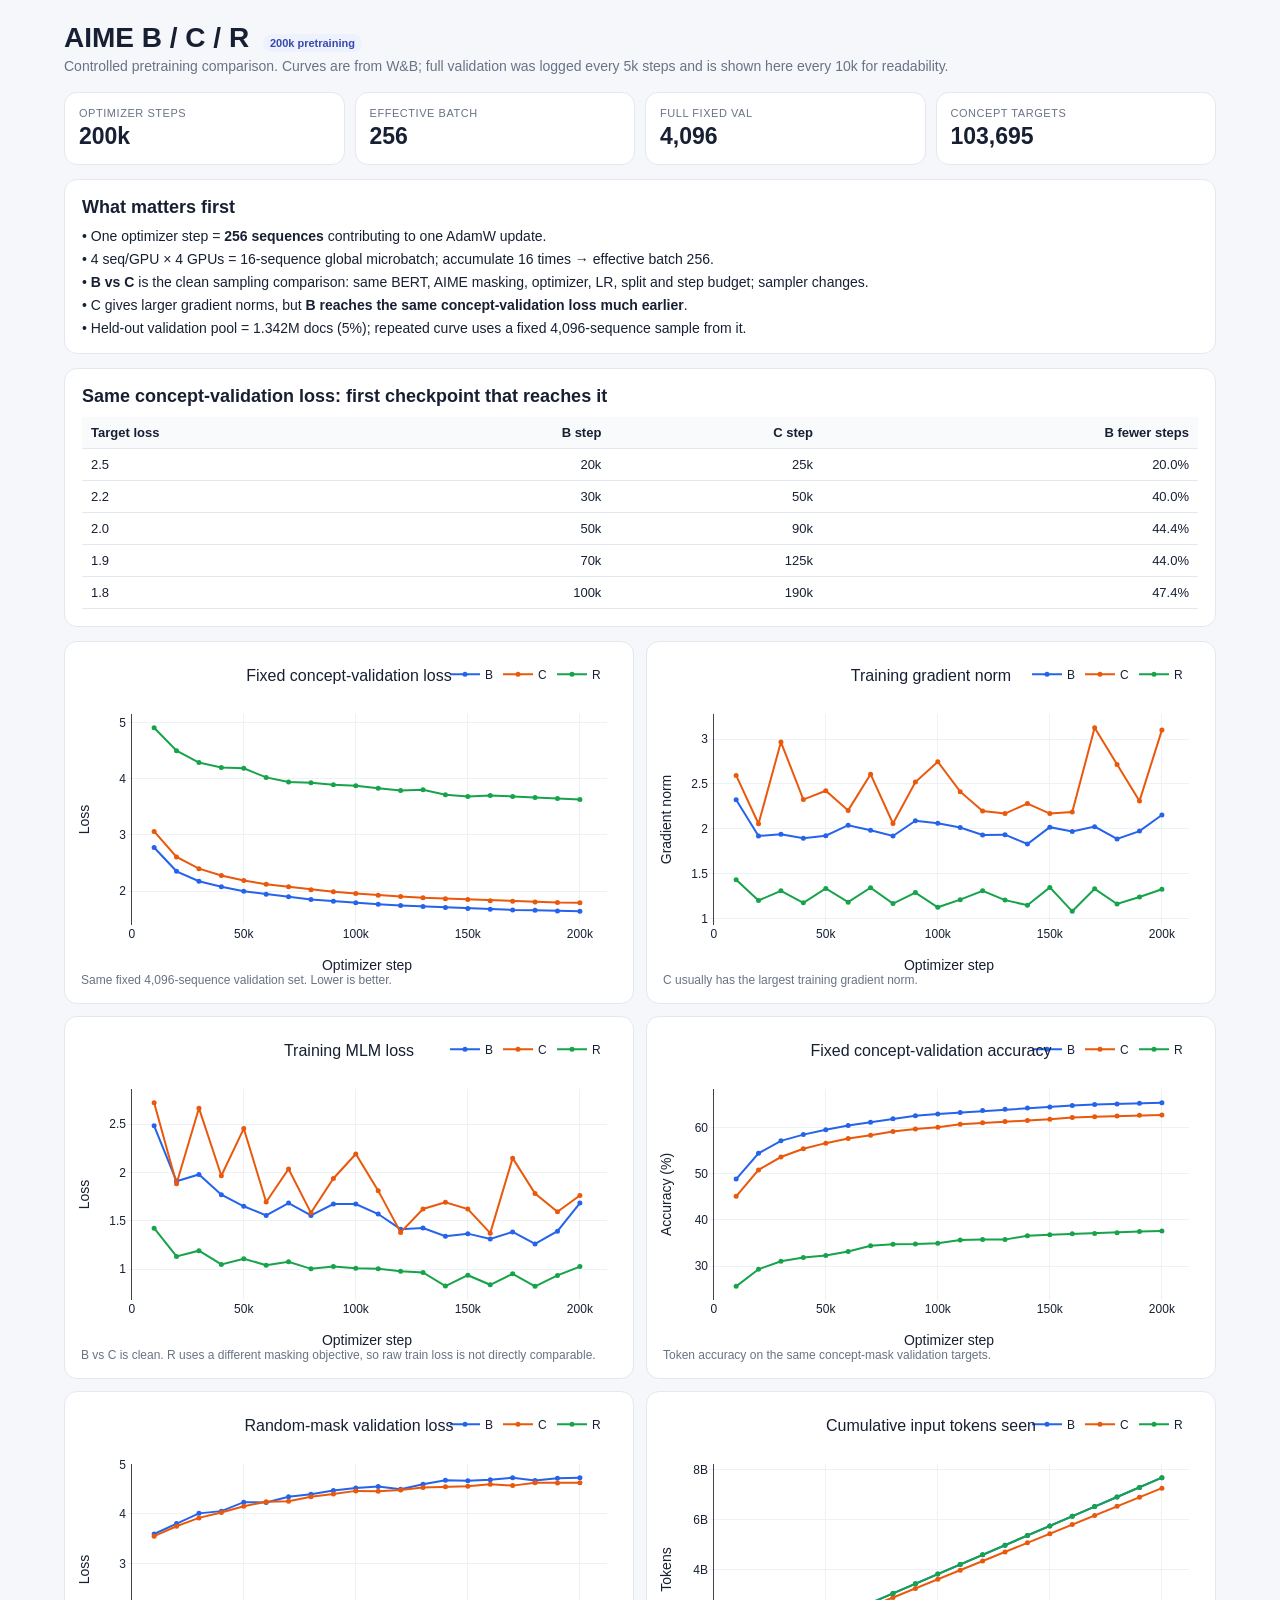
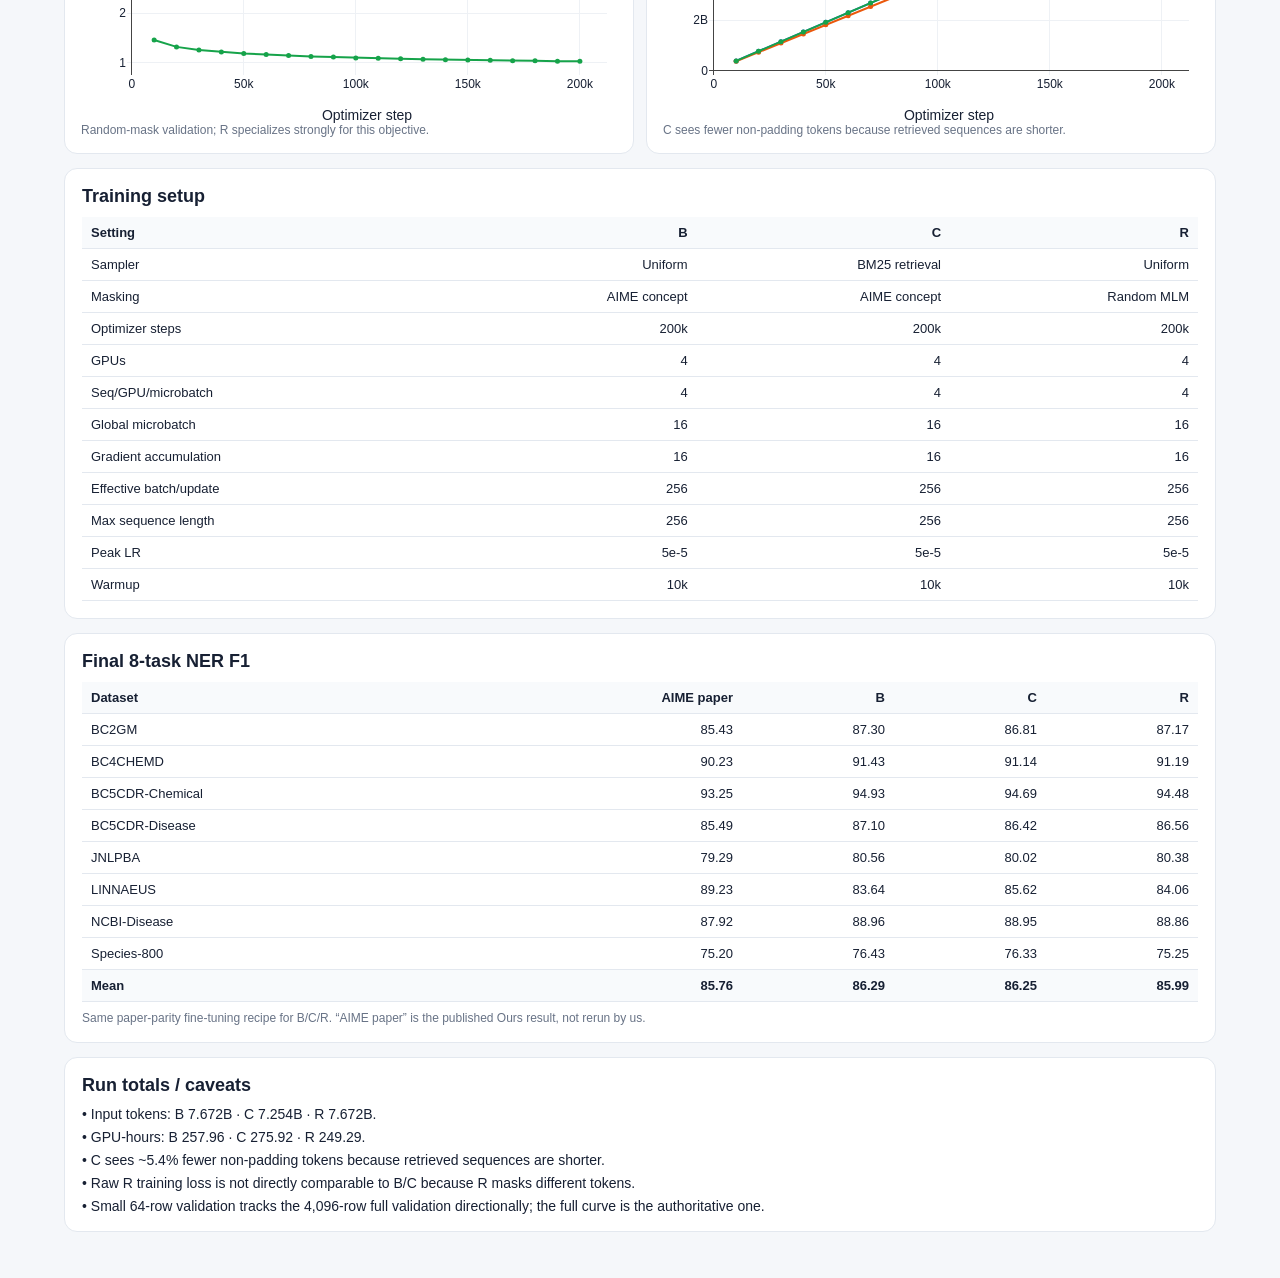
==== aime-bcr-dashboard/index.html @ a755dbd5 "Add AIME B/C/R experiment dashboard" ====
<!doctype html>
<html lang="en">
<head>
<meta charset="utf-8" />
<meta name="viewport" content="width=device-width,initial-scale=1" />
<title>AIME B/C/R Dashboard</title>
<script src="https://cdn.plot.ly/plotly-2.35.2.min.js"></script>
<style>
:root{--bg:#f5f7fa;--card:#fff;--ink:#172033;--muted:#687386;--line:#e3e8ef;--blue:#2563eb;--orange:#ea580c;--green:#16a34a}*{box-sizing:border-box}body{margin:0;background:var(--bg);color:var(--ink);font-family:-apple-system,BlinkMacSystemFont,"Segoe UI",Roboto,Arial,sans-serif}.wrap{max-width:1180px;margin:auto;padding:22px 14px 46px}h1{font-size:28px;margin:0 0 4px}.sub{color:var(--muted);font-size:14px;margin-bottom:18px}.cards{display:grid;grid-template-columns:repeat(4,1fr);gap:10px}.card,.section,.plot{background:var(--card);border:1px solid var(--line);border-radius:13px}.card{padding:14px}.k{font-size:11px;text-transform:uppercase;letter-spacing:.05em;color:var(--muted)}.v{font-size:23px;font-weight:700;margin-top:4px}.section{padding:17px;margin-top:14px}.section h2{font-size:18px;margin:0 0 10px}.bullets{display:grid;gap:7px;font-size:14px}.plots{display:grid;grid-template-columns:1fr 1fr;gap:12px;margin-top:14px}.plot{padding:6px;min-height:355px}.caption{font-size:12px;color:var(--muted);padding:0 10px 10px}table{width:100%;border-collapse:collapse;font-size:13px}th,td{padding:8px 9px;border-bottom:1px solid var(--line);text-align:right;white-space:nowrap}th:first-child,td:first-child{text-align:left}th{background:#f8fafc}.mean{font-weight:700;background:#f8fafc}.note{font-size:12px;color:var(--muted);margin-top:9px}.tag{font-size:11px;padding:3px 7px;border-radius:999px;background:#eef2ff;color:#3949ab;margin-left:6px}@media(max-width:760px){.wrap{padding:16px 9px 38px}.cards{grid-template-columns:1fr 1fr}.plots{grid-template-columns:1fr}.plot{min-height:330px}.section{padding:13px;overflow-x:auto}h1{font-size:24px}th,td{padding:7px 8px;font-size:12px}}
</style>
</head>
<body><div class="wrap">
<h1>AIME B / C / R <span class="tag">200k pretraining</span></h1>
<div class="sub">Controlled pretraining comparison. Curves are from W&amp;B; full validation was logged every 5k steps and is shown here every 10k for readability.</div>
<div class="cards">
<div class="card"><div class="k">Optimizer steps</div><div class="v">200k</div></div>
<div class="card"><div class="k">Effective batch</div><div class="v">256</div></div>
<div class="card"><div class="k">Full fixed val</div><div class="v">4,096</div></div>
<div class="card"><div class="k">Concept targets</div><div class="v">103,695</div></div>
</div>
<div class="section"><h2>What matters first</h2><div class="bullets">
<div>• One optimizer step = <b>256 sequences</b> contributing to one AdamW update.</div>
<div>• 4 seq/GPU × 4 GPUs = 16-sequence global microbatch; accumulate 16 times → effective batch 256.</div>
<div>• <b>B vs C</b> is the clean sampling comparison: same BERT, AIME masking, optimizer, LR, split and step budget; sampler changes.</div>
<div>• C gives larger gradient norms, but <b>B reaches the same concept-validation loss much earlier</b>.</div>
<div>• Held-out validation pool = 1.342M docs (5%); repeated curve uses a fixed 4,096-sequence sample from it.</div>
</div></div>
<div class="section"><h2>Same concept-validation loss: first checkpoint that reaches it</h2><table><thead><tr><th>Target loss</th><th>B step</th><th>C step</th><th>B fewer steps</th></tr></thead><tbody>
<tr><td>2.5</td><td>20k</td><td>25k</td><td>20.0%</td></tr><tr><td>2.2</td><td>30k</td><td>50k</td><td>40.0%</td></tr><tr><td>2.0</td><td>50k</td><td>90k</td><td>44.4%</td></tr><tr><td>1.9</td><td>70k</td><td>125k</td><td>44.0%</td></tr><tr><td>1.8</td><td>100k</td><td>190k</td><td>47.4%</td></tr>
</tbody></table></div>
<div class="plots"><div class="plot"><div id="val"></div><div class="caption">Same fixed 4,096-sequence validation set. Lower is better.</div></div><div class="plot"><div id="grad"></div><div class="caption">C usually has the largest training gradient norm.</div></div><div class="plot"><div id="train"></div><div class="caption">B vs C is clean. R uses a different masking objective, so raw train loss is not directly comparable.</div></div><div class="plot"><div id="acc"></div><div class="caption">Token accuracy on the same concept-mask validation targets.</div></div><div class="plot"><div id="rval"></div><div class="caption">Random-mask validation; R specializes strongly for this objective.</div></div><div class="plot"><div id="tok"></div><div class="caption">C sees fewer non-padding tokens because retrieved sequences are shorter.</div></div></div>
<div class="section"><h2>Training setup</h2><table><thead><tr><th>Setting</th><th>B</th><th>C</th><th>R</th></tr></thead><tbody>
<tr><td>Sampler</td><td>Uniform</td><td>BM25 retrieval</td><td>Uniform</td></tr><tr><td>Masking</td><td>AIME concept</td><td>AIME concept</td><td>Random MLM</td></tr><tr><td>Optimizer steps</td><td>200k</td><td>200k</td><td>200k</td></tr><tr><td>GPUs</td><td>4</td><td>4</td><td>4</td></tr><tr><td>Seq/GPU/microbatch</td><td>4</td><td>4</td><td>4</td></tr><tr><td>Global microbatch</td><td>16</td><td>16</td><td>16</td></tr><tr><td>Gradient accumulation</td><td>16</td><td>16</td><td>16</td></tr><tr><td>Effective batch/update</td><td>256</td><td>256</td><td>256</td></tr><tr><td>Max sequence length</td><td>256</td><td>256</td><td>256</td></tr><tr><td>Peak LR</td><td>5e-5</td><td>5e-5</td><td>5e-5</td></tr><tr><td>Warmup</td><td>10k</td><td>10k</td><td>10k</td></tr>
</tbody></table></div>
<div class="section"><h2>Final 8-task NER F1</h2><table><thead><tr><th>Dataset</th><th>AIME paper</th><th>B</th><th>C</th><th>R</th></tr></thead><tbody>
<tr><td>BC2GM</td><td>85.43</td><td>87.30</td><td>86.81</td><td>87.17</td></tr><tr><td>BC4CHEMD</td><td>90.23</td><td>91.43</td><td>91.14</td><td>91.19</td></tr><tr><td>BC5CDR-Chemical</td><td>93.25</td><td>94.93</td><td>94.69</td><td>94.48</td></tr><tr><td>BC5CDR-Disease</td><td>85.49</td><td>87.10</td><td>86.42</td><td>86.56</td></tr><tr><td>JNLPBA</td><td>79.29</td><td>80.56</td><td>80.02</td><td>80.38</td></tr><tr><td>LINNAEUS</td><td>89.23</td><td>83.64</td><td>85.62</td><td>84.06</td></tr><tr><td>NCBI-Disease</td><td>87.92</td><td>88.96</td><td>88.95</td><td>88.86</td></tr><tr><td>Species-800</td><td>75.20</td><td>76.43</td><td>76.33</td><td>75.25</td></tr><tr class="mean"><td>Mean</td><td>85.76</td><td>86.29</td><td>86.25</td><td>85.99</td></tr>
</tbody></table><div class="note">Same paper-parity fine-tuning recipe for B/C/R. “AIME paper” is the published Ours result, not rerun by us.</div></div>
<div class="section"><h2>Run totals / caveats</h2><div class="bullets"><div>• Input tokens: B 7.672B · C 7.254B · R 7.672B.</div><div>• GPU-hours: B 257.96 · C 275.92 · R 249.29.</div><div>• C sees ~5.4% fewer non-padding tokens because retrieved sequences are shorter.</div><div>• Raw R training loss is not directly comparable to B/C because R masks different tokens.</div><div>• Small 64-row validation tracks the 4,096-row full validation directionally; the full curve is the authoritative one.</div></div></div>
</div>
<script>
const S=[10000,20000,30000,40000,50000,60000,70000,80000,90000,100000,110000,120000,130000,140000,150000,160000,170000,180000,190000,200000];
const D={
val:{B:[2.776,2.353,2.176,2.077,1.999,1.945,1.898,1.852,1.819,1.791,1.765,1.744,1.726,1.709,1.691,1.679,1.664,1.658,1.646,1.640],C:[3.064,2.608,2.400,2.278,2.191,2.121,2.076,2.026,1.987,1.958,1.927,1.905,1.880,1.866,1.849,1.830,1.819,1.807,1.797,1.792],R:[4.912,4.502,4.290,4.201,4.188,4.026,3.944,3.929,3.896,3.877,3.833,3.794,3.805,3.718,3.688,3.702,3.688,3.668,3.651,3.633]},
grad:{B:[2.324,1.920,1.939,1.894,1.923,2.040,1.984,1.919,2.090,2.062,2.015,1.931,1.934,1.830,2.018,1.971,2.024,1.887,1.974,2.153],C:[2.595,2.056,2.968,2.326,2.424,2.205,2.609,2.059,2.521,2.748,2.414,2.198,2.170,2.281,2.170,2.188,3.128,2.716,2.309,3.101],R:[1.432,1.200,1.308,1.174,1.335,1.181,1.343,1.166,1.288,1.124,1.209,1.309,1.204,1.147,1.346,1.079,1.330,1.161,1.239,1.326]},
train:{B:[2.483,1.910,1.979,1.770,1.650,1.556,1.683,1.556,1.673,1.674,1.570,1.413,1.426,1.341,1.367,1.312,1.385,1.261,1.393,1.683],C:[2.722,1.883,2.665,1.966,2.454,1.695,2.036,1.582,1.938,2.191,1.812,1.380,1.622,1.691,1.621,1.372,2.148,1.782,1.593,1.762],R:[1.424,1.131,1.191,1.049,1.108,1.041,1.077,1.003,1.027,1.009,1.004,.979,.965,.825,.937,.838,.952,.822,.935,1.026]},
acc:{B:[48.85,54.43,57.13,58.48,59.53,60.47,61.17,61.93,62.54,62.95,63.26,63.67,63.94,64.23,64.46,64.76,64.99,65.12,65.26,65.39],C:[45.11,50.84,53.63,55.42,56.63,57.63,58.35,59.15,59.71,60.08,60.73,61.04,61.32,61.53,61.79,62.16,62.32,62.51,62.68,62.74],R:[25.64,29.33,31.08,31.86,32.30,33.19,34.42,34.73,34.78,34.99,35.64,35.78,35.75,36.60,36.81,37.00,37.08,37.25,37.49,37.59]},
rval:{B:[3.596,3.810,4.012,4.057,4.237,4.231,4.345,4.397,4.473,4.524,4.554,4.497,4.598,4.678,4.667,4.691,4.731,4.676,4.718,4.728],C:[3.553,3.753,3.921,4.031,4.157,4.247,4.254,4.347,4.403,4.465,4.457,4.481,4.535,4.549,4.557,4.601,4.571,4.627,4.625,4.628],R:[1.460,1.322,1.258,1.218,1.189,1.168,1.146,1.129,1.117,1.100,1.093,1.081,1.073,1.064,1.058,1.054,1.044,1.042,1.035,1.031]},
tok:{B:[379462069,761210929,1145382924,1531210033,1913973481,2298815151,2680366221,3065845294,3448838888,3833745567,4214599447,4600111475,4986007887,5369601231,5752859573,6134860420,6519662220,6903443629,7283443075,7671700509],C:[362126387,725737549,1088609820,1451395658,1814189509,2176945133,2539472749,2902464238,3265165334,3627981641,3989937104,4352655971,4715547711,5079242491,5442323949,5805167555,6167061750,6530046567,6891518945,7254139278],R:[379462069,761210929,1145382924,1531210033,1913933028,2298731804,2680296388,3065805291,3448804246,3833706665,4214599447,4600075713,4986049458,5369641929,5752822968,6134816031,6519624913,6903443629,7283399602,7671737678]}}
const C={B:'#2563eb',C:'#ea580c',R:'#16a34a'};
function p(id,title,key,y){const traces=['B','C','R'].map(n=>({x:S,y:D[key][n],name:n,mode:'lines+markers',line:{width:2,color:C[n]},marker:{size:5}}));Plotly.newPlot(id,traces,{title:{text:title,font:{size:16}},height:325,margin:{l:56,r:20,t:52,b:48},xaxis:{title:'Optimizer step',tickformat:'~s',gridcolor:'#eef1f5'},yaxis:{title:y,gridcolor:'#eef1f5'},legend:{orientation:'h',x:1,xanchor:'right',y:1.12,yanchor:'bottom'},paper_bgcolor:'#fff',plot_bgcolor:'#fff',font:{family:'-apple-system,BlinkMacSystemFont,Segoe UI,Roboto,Arial,sans-serif',color:'#172033'}},{responsive:true,displaylogo:false});}
p('val','Fixed concept-validation loss','val','Loss');p('grad','Training gradient norm','grad','Gradient norm');p('train','Training MLM loss','train','Loss');p('acc','Fixed concept-validation accuracy','acc','Accuracy (%)');p('rval','Random-mask validation loss','rval','Loss');p('tok','Cumulative input tokens seen','tok','Tokens');
</script></body></html>
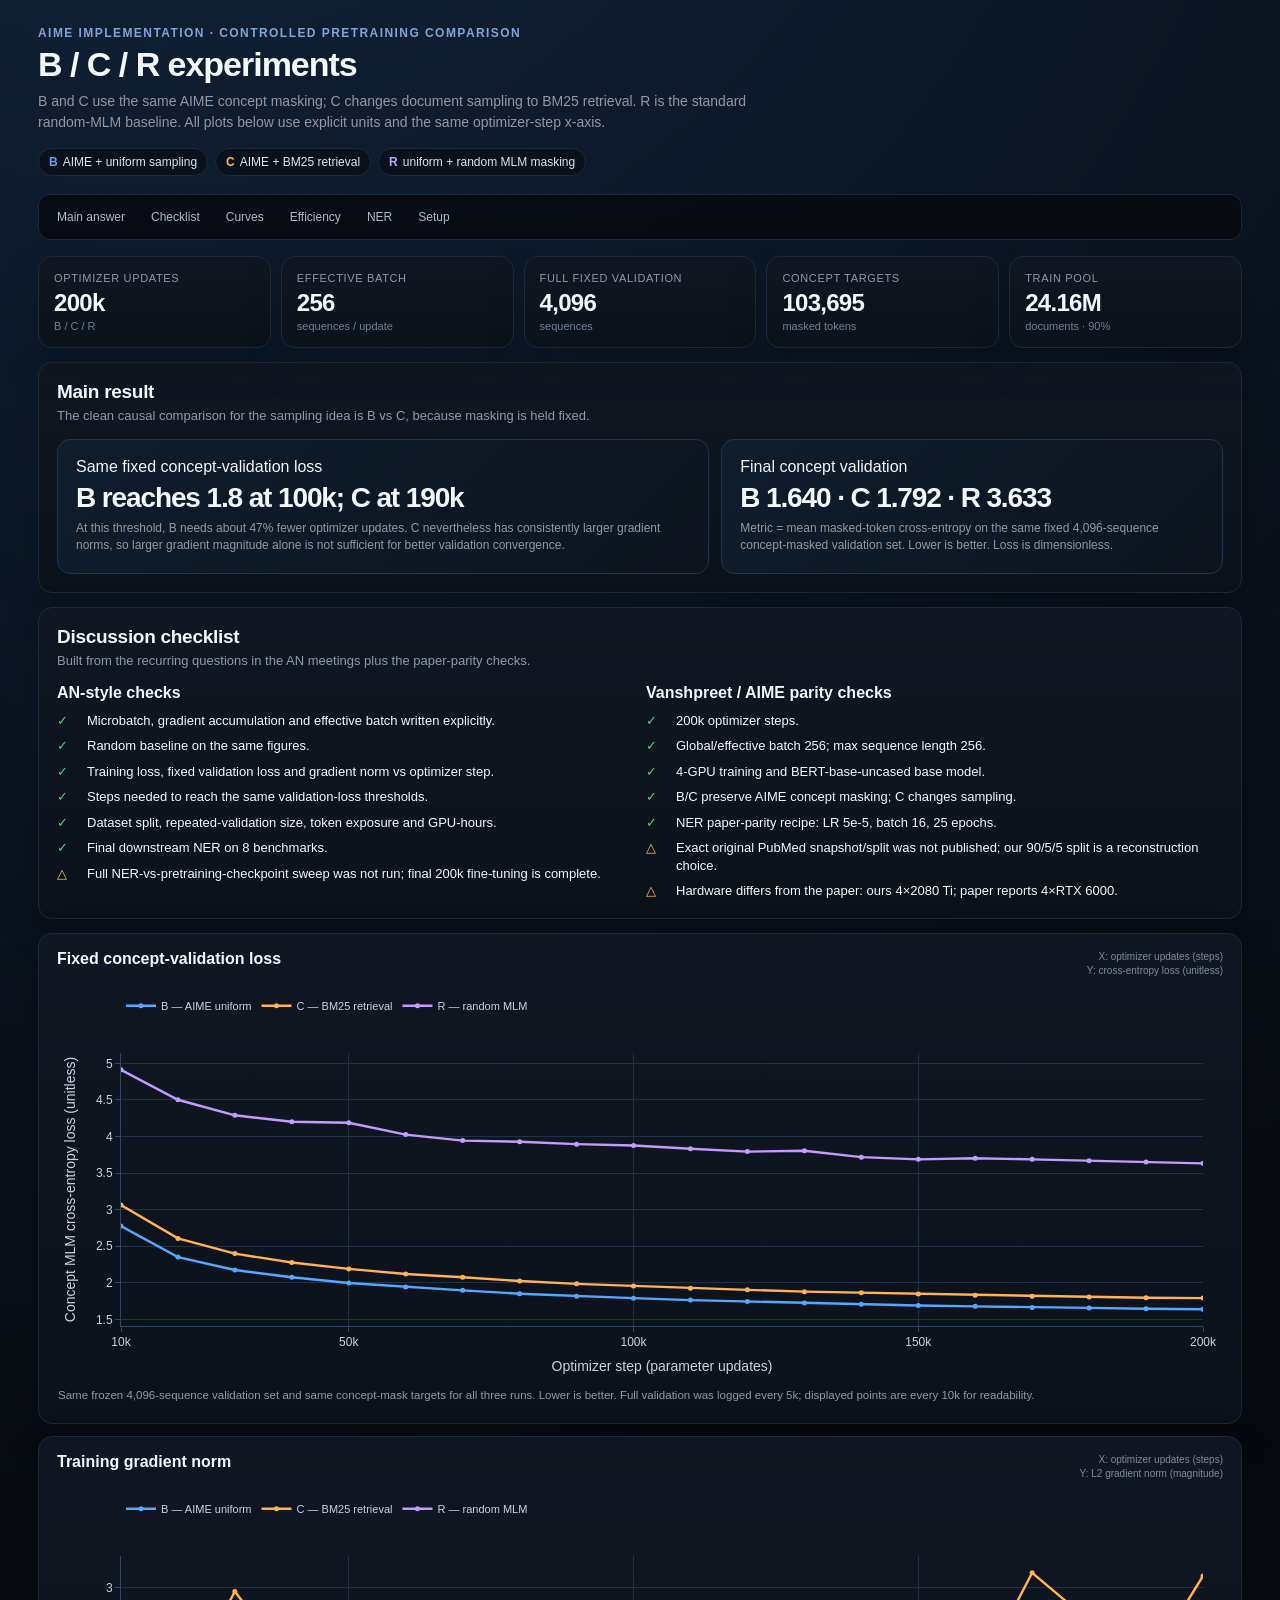
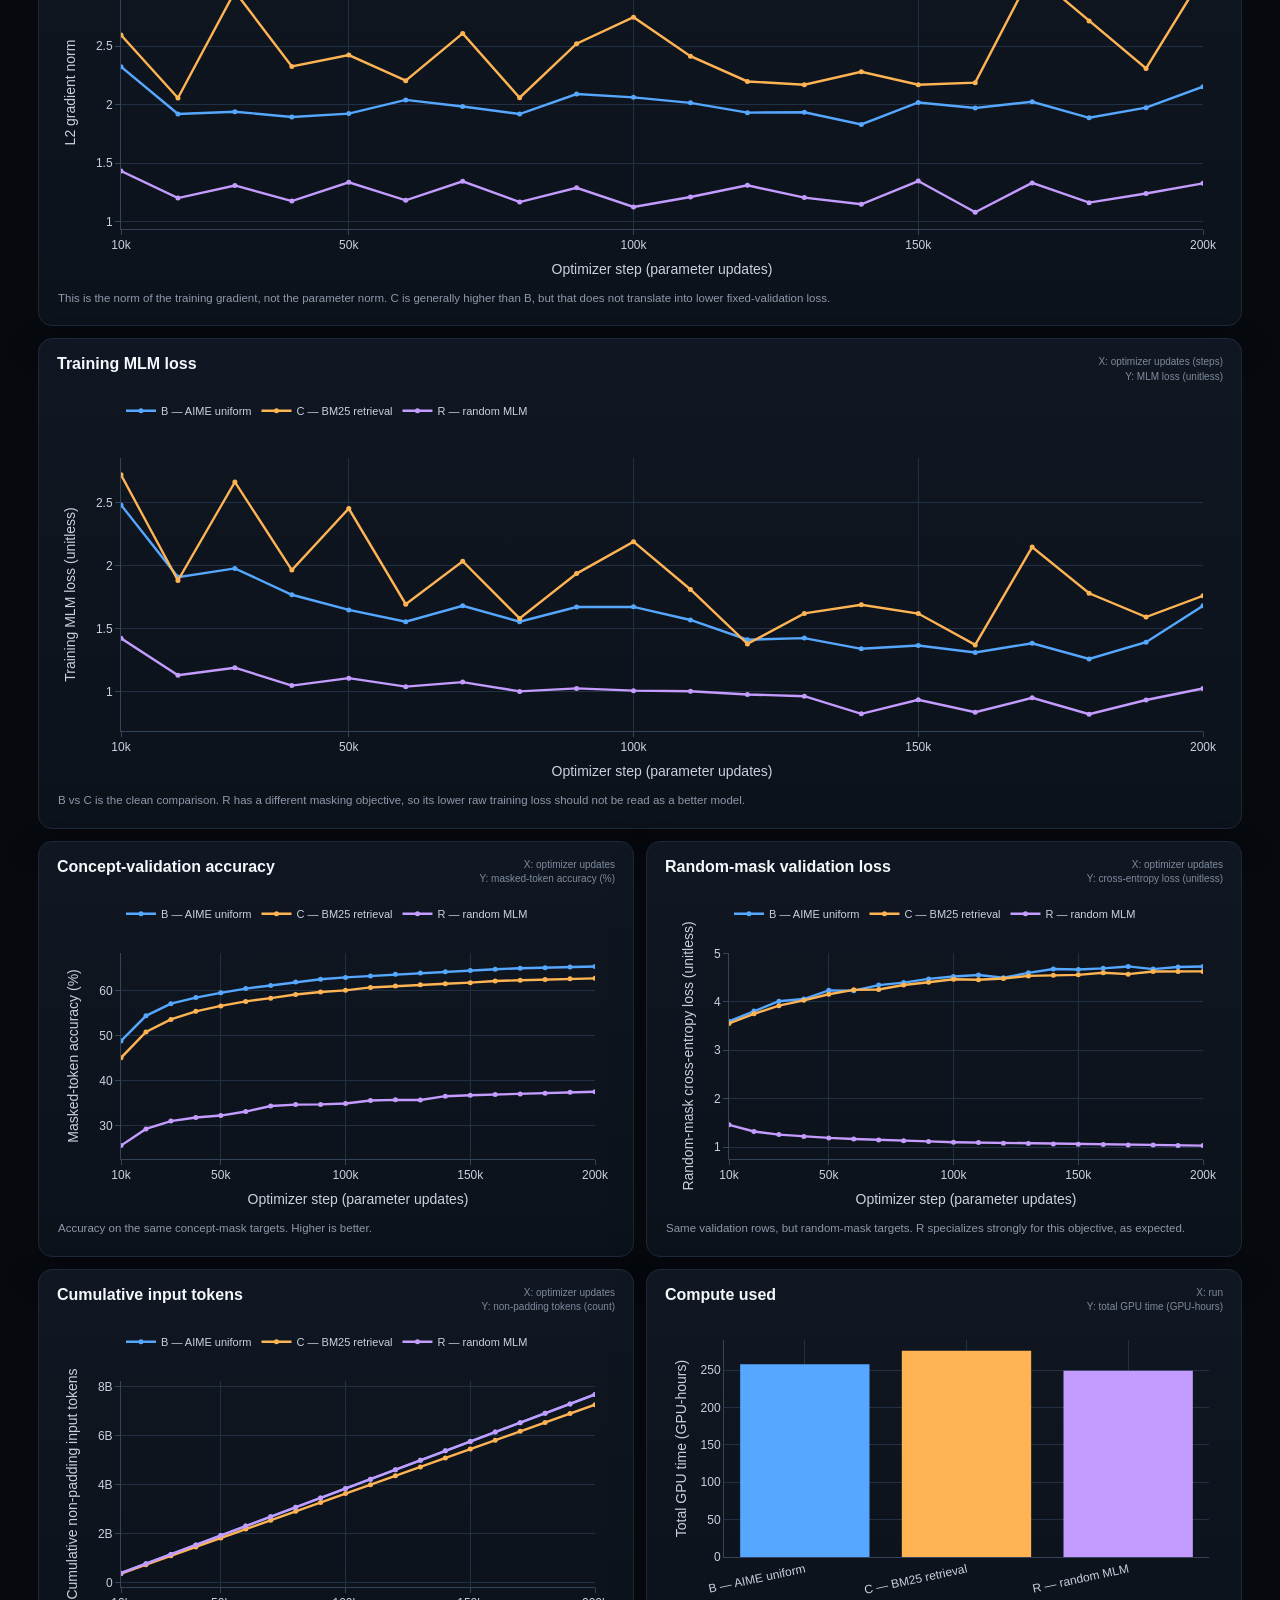
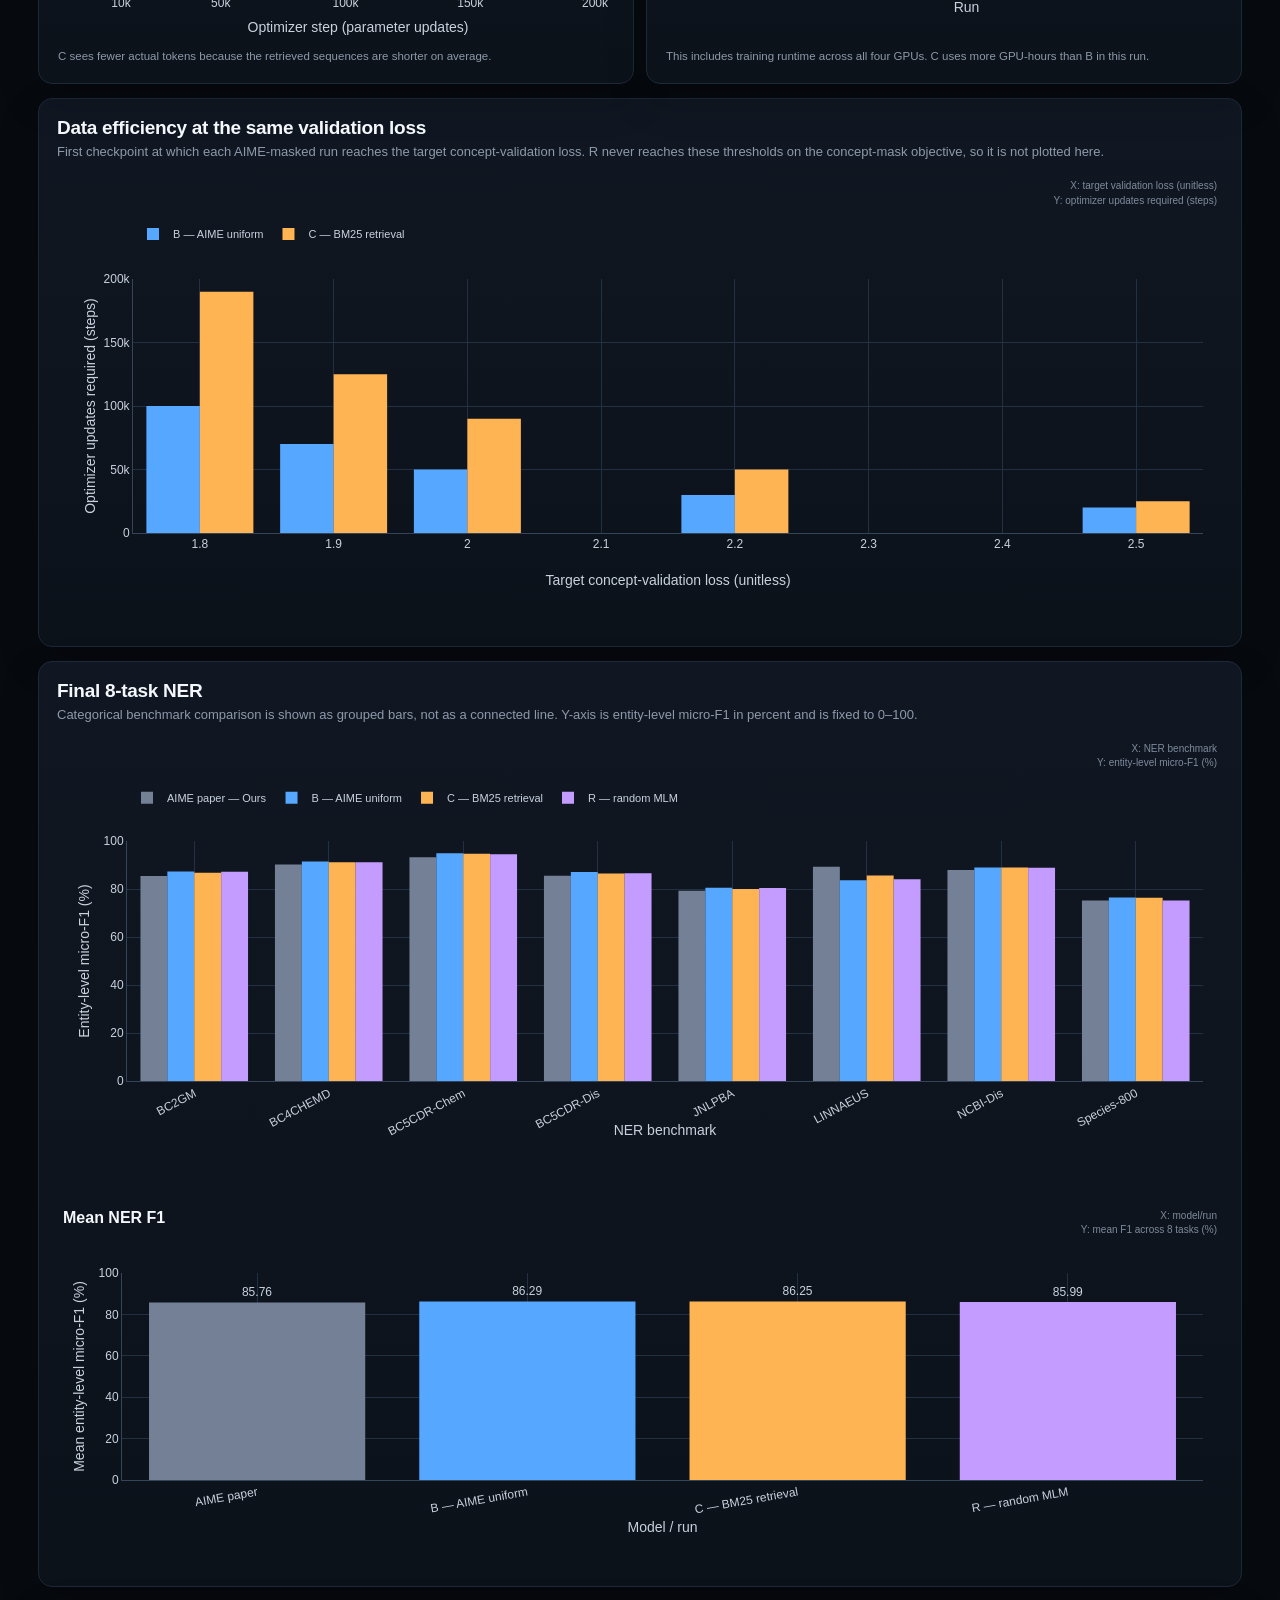
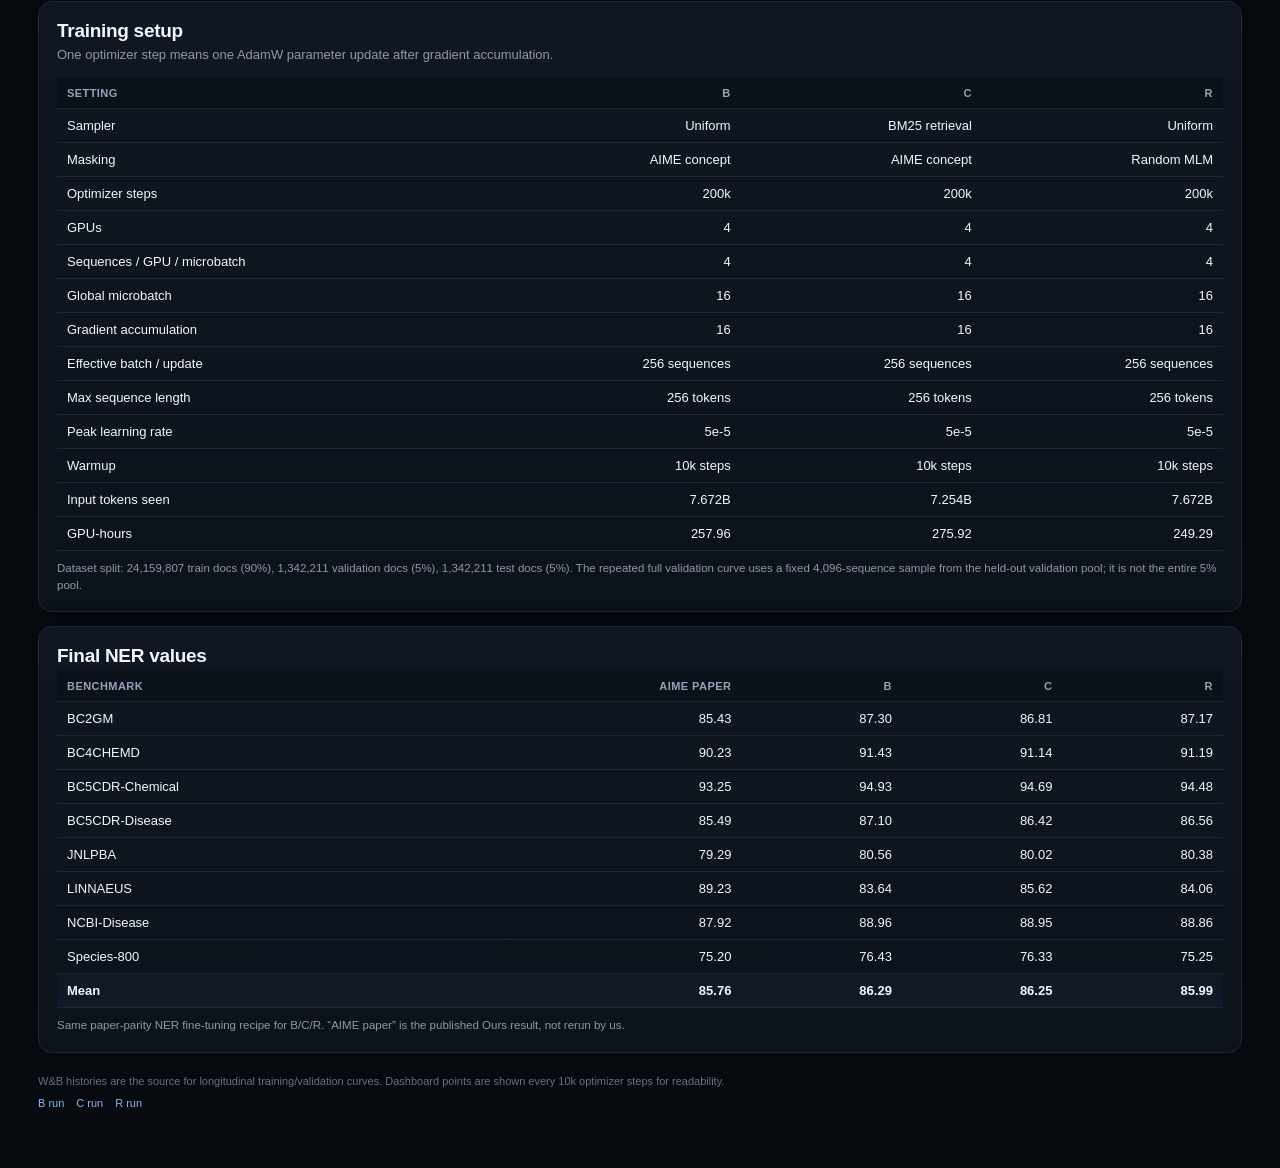
==== commit 325bb106: "Redesign AIME dashboard with dark interactive charts and research checklist" ====
--- a/aime-bcr-dashboard/index.html
+++ b/aime-bcr-dashboard/index.html
@@ -3,39 +3,33 @@
 <head>
 <meta charset="utf-8" />
 <meta name="viewport" content="width=device-width,initial-scale=1" />
-<title>AIME B/C/R Dashboard</title>
+<meta name="theme-color" content="#070a0f" />
+<title>AIME — B / C / R Experiments</title>
 <script src="https://cdn.plot.ly/plotly-2.35.2.min.js"></script>
 <style>
-:root{--bg:#f5f7fa;--card:#fff;--ink:#172033;--muted:#687386;--line:#e3e8ef;--blue:#2563eb;--orange:#ea580c;--green:#16a34a}*{box-sizing:border-box}body{margin:0;background:var(--bg);color:var(--ink);font-family:-apple-system,BlinkMacSystemFont,"Segoe UI",Roboto,Arial,sans-serif}.wrap{max-width:1180px;margin:auto;padding:22px 14px 46px}h1{font-size:28px;margin:0 0 4px}.sub{color:var(--muted);font-size:14px;margin-bottom:18px}.cards{display:grid;grid-template-columns:repeat(4,1fr);gap:10px}.card,.section,.plot{background:var(--card);border:1px solid var(--line);border-radius:13px}.card{padding:14px}.k{font-size:11px;text-transform:uppercase;letter-spacing:.05em;color:var(--muted)}.v{font-size:23px;font-weight:700;margin-top:4px}.section{padding:17px;margin-top:14px}.section h2{font-size:18px;margin:0 0 10px}.bullets{display:grid;gap:7px;font-size:14px}.plots{display:grid;grid-template-columns:1fr 1fr;gap:12px;margin-top:14px}.plot{padding:6px;min-height:355px}.caption{font-size:12px;color:var(--muted);padding:0 10px 10px}table{width:100%;border-collapse:collapse;font-size:13px}th,td{padding:8px 9px;border-bottom:1px solid var(--line);text-align:right;white-space:nowrap}th:first-child,td:first-child{text-align:left}th{background:#f8fafc}.mean{font-weight:700;background:#f8fafc}.note{font-size:12px;color:var(--muted);margin-top:9px}.tag{font-size:11px;padding:3px 7px;border-radius:999px;background:#eef2ff;color:#3949ab;margin-left:6px}@media(max-width:760px){.wrap{padding:16px 9px 38px}.cards{grid-template-columns:1fr 1fr}.plots{grid-template-columns:1fr}.plot{min-height:330px}.section{padding:13px;overflow-x:auto}h1{font-size:24px}th,td{padding:7px 8px;font-size:12px}}
+:root{--bg:#070a0f;--panel:#0d131c;--panel2:#101824;--ink:#f4f7fb;--muted:#8d99aa;--border:#1d2938;--grid:#223044;--b:#55a7ff;--c:#ffb454;--r:#c49cff;--paper:#738095;--good:#52d273;--warn:#f6c85f;--bad:#ff6b7a}*{box-sizing:border-box}html{scroll-behavior:smooth}body{margin:0;background:radial-gradient(circle at 12% -8%,#12243c 0,#070a0f 32%),var(--bg);color:var(--ink);font-family:Inter,ui-sans-serif,-apple-system,BlinkMacSystemFont,"Segoe UI",Roboto,Arial,sans-serif}.wrap{max-width:1240px;margin:auto;padding:26px 18px 56px}.top{display:flex;justify-content:space-between;gap:16px;align-items:flex-start}.eyebrow{font-size:12px;letter-spacing:.12em;text-transform:uppercase;color:#7ea6d8;font-weight:700}.title{font-size:34px;line-height:1.08;margin:6px 0 8px;letter-spacing:-.03em}.subtitle{font-size:14px;color:var(--muted);max-width:760px;line-height:1.55}.runkey{display:flex;gap:7px;flex-wrap:wrap;margin-top:14px}.pill{border:1px solid var(--border);background:#0b111a;border-radius:999px;padding:6px 10px;font-size:12px;color:#dce4ef}.pill b{margin-right:5px}.pill.b b{color:var(--b)}.pill.c b{color:var(--c)}.pill.r b{color:var(--r)}nav{position:sticky;top:0;z-index:10;margin:18px 0 16px;padding:8px;background:rgba(7,10,15,.86);backdrop-filter:blur(12px);border:1px solid var(--border);border-radius:12px;display:flex;gap:6px;overflow-x:auto}nav a{color:#aeb9c9;text-decoration:none;font-size:12px;padding:7px 10px;border-radius:8px;white-space:nowrap}nav a:hover{color:#fff;background:#131d2a}.cards{display:grid;grid-template-columns:repeat(5,1fr);gap:10px}.stat,.panel,.plotcard{background:linear-gradient(180deg,#101722,#0c121a);border:1px solid var(--border);border-radius:14px;box-shadow:0 16px 40px rgba(0,0,0,.18)}.stat{padding:15px}.stat .k{font-size:11px;color:var(--muted);text-transform:uppercase;letter-spacing:.06em}.stat .v{font-size:24px;font-weight:760;margin-top:5px;letter-spacing:-.03em}.stat .s{font-size:11px;color:#718096;margin-top:3px}.panel{padding:18px;margin-top:14px}.panel h2{margin:0 0 4px;font-size:19px;letter-spacing:-.015em}.panel .lead{font-size:13px;color:var(--muted);margin-bottom:13px;line-height:1.45}.headline{display:grid;grid-template-columns:1.3fr 1fr;gap:12px}.takeaway{padding:18px;border-radius:13px;border:1px solid #23334a;background:linear-gradient(135deg,#101d2d,#0d141e)}.takeaway .big{font-size:28px;font-weight:780;letter-spacing:-.04em;margin:6px 0}.takeaway .small{font-size:12px;color:var(--muted);line-height:1.45}.checkgrid{display:grid;grid-template-columns:1fr 1fr;gap:12px}.checklist{display:grid;gap:8px;margin-top:10px}.check{display:grid;grid-template-columns:22px 1fr;gap:8px;align-items:start;font-size:13px;line-height:1.35}.ok{color:var(--good)}.warn{color:var(--warn)}.plots{display:grid;grid-template-columns:1fr 1fr;gap:12px;margin-top:14px}.plotcard{padding:12px;min-height:390px}.plotcard.hero{grid-column:1/-1;min-height:470px}.chart{height:330px}.hero .chart{height:405px}.chartbar{height:420px}.plothead{display:flex;justify-content:space-between;gap:12px;align-items:flex-start;padding:4px 6px 0}.plothead h3{margin:0;font-size:16px}.axismeta{font-size:10px;color:#7e8b9d;line-height:1.45;text-align:right}.caption{font-size:11.5px;color:var(--muted);padding:3px 7px 7px;line-height:1.45}.tablescroll{overflow-x:auto}table{width:100%;border-collapse:collapse;font-size:13px}th,td{padding:9px 10px;border-bottom:1px solid #1d2938;text-align:right;white-space:nowrap}th:first-child,td:first-child{text-align:left}th{font-size:11px;text-transform:uppercase;letter-spacing:.04em;color:#95a3b6;background:#0b1119}.mean{font-weight:700;background:#101925}.note{font-size:11.5px;color:var(--muted);margin-top:9px;line-height:1.45}.footer{margin-top:20px;color:#657286;font-size:11px;line-height:1.5}.links a{color:#86b8f7;text-decoration:none;margin-right:12px}.links a:hover{text-decoration:underline}@media(max-width:900px){.cards{grid-template-columns:repeat(3,1fr)}.headline,.checkgrid{grid-template-columns:1fr}.plots{grid-template-columns:1fr}.plotcard.hero{grid-column:auto}.hero .chart{height:355px}}@media(max-width:600px){.wrap{padding:18px 9px 40px}.top{display:block}.title{font-size:28px}.cards{grid-template-columns:1fr 1fr}.stat{padding:12px}.stat .v{font-size:21px}.panel{padding:13px}.plotcard{padding:8px;min-height:355px}.chart,.hero .chart{height:330px}.chartbar{height:420px}.plothead{display:block}.axismeta{text-align:left;margin-top:4px}nav{margin-left:-1px;margin-right:-1px}th,td{font-size:12px;padding:8px}.takeaway .big{font-size:24px}}
 </style>
 </head>
 <body><div class="wrap">
-<h1>AIME B / C / R <span class="tag">200k pretraining</span></h1>
-<div class="sub">Controlled pretraining comparison. Curves are from W&amp;B; full validation was logged every 5k steps and is shown here every 10k for readability.</div>
-<div class="cards">
-<div class="card"><div class="k">Optimizer steps</div><div class="v">200k</div></div>
-<div class="card"><div class="k">Effective batch</div><div class="v">256</div></div>
-<div class="card"><div class="k">Full fixed val</div><div class="v">4,096</div></div>
-<div class="card"><div class="k">Concept targets</div><div class="v">103,695</div></div>
-</div>
-<div class="section"><h2>What matters first</h2><div class="bullets">
-<div>• One optimizer step = <b>256 sequences</b> contributing to one AdamW update.</div>
-<div>• 4 seq/GPU × 4 GPUs = 16-sequence global microbatch; accumulate 16 times → effective batch 256.</div>
-<div>• <b>B vs C</b> is the clean sampling comparison: same BERT, AIME masking, optimizer, LR, split and step budget; sampler changes.</div>
-<div>• C gives larger gradient norms, but <b>B reaches the same concept-validation loss much earlier</b>.</div>
-<div>• Held-out validation pool = 1.342M docs (5%); repeated curve uses a fixed 4,096-sequence sample from it.</div>
-</div></div>
-<div class="section"><h2>Same concept-validation loss: first checkpoint that reaches it</h2><table><thead><tr><th>Target loss</th><th>B step</th><th>C step</th><th>B fewer steps</th></tr></thead><tbody>
-<tr><td>2.5</td><td>20k</td><td>25k</td><td>20.0%</td></tr><tr><td>2.2</td><td>30k</td><td>50k</td><td>40.0%</td></tr><tr><td>2.0</td><td>50k</td><td>90k</td><td>44.4%</td></tr><tr><td>1.9</td><td>70k</td><td>125k</td><td>44.0%</td></tr><tr><td>1.8</td><td>100k</td><td>190k</td><td>47.4%</td></tr>
-</tbody></table></div>
-<div class="plots"><div class="plot"><div id="val"></div><div class="caption">Same fixed 4,096-sequence validation set. Lower is better.</div></div><div class="plot"><div id="grad"></div><div class="caption">C usually has the largest training gradient norm.</div></div><div class="plot"><div id="train"></div><div class="caption">B vs C is clean. R uses a different masking objective, so raw train loss is not directly comparable.</div></div><div class="plot"><div id="acc"></div><div class="caption">Token accuracy on the same concept-mask validation targets.</div></div><div class="plot"><div id="rval"></div><div class="caption">Random-mask validation; R specializes strongly for this objective.</div></div><div class="plot"><div id="tok"></div><div class="caption">C sees fewer non-padding tokens because retrieved sequences are shorter.</div></div></div>
-<div class="section"><h2>Training setup</h2><table><thead><tr><th>Setting</th><th>B</th><th>C</th><th>R</th></tr></thead><tbody>
-<tr><td>Sampler</td><td>Uniform</td><td>BM25 retrieval</td><td>Uniform</td></tr><tr><td>Masking</td><td>AIME concept</td><td>AIME concept</td><td>Random MLM</td></tr><tr><td>Optimizer steps</td><td>200k</td><td>200k</td><td>200k</td></tr><tr><td>GPUs</td><td>4</td><td>4</td><td>4</td></tr><tr><td>Seq/GPU/microbatch</td><td>4</td><td>4</td><td>4</td></tr><tr><td>Global microbatch</td><td>16</td><td>16</td><td>16</td></tr><tr><td>Gradient accumulation</td><td>16</td><td>16</td><td>16</td></tr><tr><td>Effective batch/update</td><td>256</td><td>256</td><td>256</td></tr><tr><td>Max sequence length</td><td>256</td><td>256</td><td>256</td></tr><tr><td>Peak LR</td><td>5e-5</td><td>5e-5</td><td>5e-5</td></tr><tr><td>Warmup</td><td>10k</td><td>10k</td><td>10k</td></tr>
-</tbody></table></div>
-<div class="section"><h2>Final 8-task NER F1</h2><table><thead><tr><th>Dataset</th><th>AIME paper</th><th>B</th><th>C</th><th>R</th></tr></thead><tbody>
-<tr><td>BC2GM</td><td>85.43</td><td>87.30</td><td>86.81</td><td>87.17</td></tr><tr><td>BC4CHEMD</td><td>90.23</td><td>91.43</td><td>91.14</td><td>91.19</td></tr><tr><td>BC5CDR-Chemical</td><td>93.25</td><td>94.93</td><td>94.69</td><td>94.48</td></tr><tr><td>BC5CDR-Disease</td><td>85.49</td><td>87.10</td><td>86.42</td><td>86.56</td></tr><tr><td>JNLPBA</td><td>79.29</td><td>80.56</td><td>80.02</td><td>80.38</td></tr><tr><td>LINNAEUS</td><td>89.23</td><td>83.64</td><td>85.62</td><td>84.06</td></tr><tr><td>NCBI-Disease</td><td>87.92</td><td>88.96</td><td>88.95</td><td>88.86</td></tr><tr><td>Species-800</td><td>75.20</td><td>76.43</td><td>76.33</td><td>75.25</td></tr><tr class="mean"><td>Mean</td><td>85.76</td><td>86.29</td><td>86.25</td><td>85.99</td></tr>
-</tbody></table><div class="note">Same paper-parity fine-tuning recipe for B/C/R. “AIME paper” is the published Ours result, not rerun by us.</div></div>
-<div class="section"><h2>Run totals / caveats</h2><div class="bullets"><div>• Input tokens: B 7.672B · C 7.254B · R 7.672B.</div><div>• GPU-hours: B 257.96 · C 275.92 · R 249.29.</div><div>• C sees ~5.4% fewer non-padding tokens because retrieved sequences are shorter.</div><div>• Raw R training loss is not directly comparable to B/C because R masks different tokens.</div><div>• Small 64-row validation tracks the 4,096-row full validation directionally; the full curve is the authoritative one.</div></div></div>
+<header class="top"><div><div class="eyebrow">AIME implementation · controlled pretraining comparison</div><h1 class="title">B / C / R experiments</h1><div class="subtitle">B and C use the same AIME concept masking; C changes document sampling to BM25 retrieval. R is the standard random-MLM baseline. All plots below use explicit units and the same optimizer-step x-axis.</div><div class="runkey"><span class="pill b"><b>B</b>AIME + uniform sampling</span><span class="pill c"><b>C</b>AIME + BM25 retrieval</span><span class="pill r"><b>R</b>uniform + random MLM masking</span></div></div></header>
+<nav><a href="#answer">Main answer</a><a href="#checklist">Checklist</a><a href="#curves">Curves</a><a href="#efficiency">Efficiency</a><a href="#ner">NER</a><a href="#setup">Setup</a></nav>
+<section class="cards"><div class="stat"><div class="k">Optimizer updates</div><div class="v">200k</div><div class="s">B / C / R</div></div><div class="stat"><div class="k">Effective batch</div><div class="v">256</div><div class="s">sequences / update</div></div><div class="stat"><div class="k">Full fixed validation</div><div class="v">4,096</div><div class="s">sequences</div></div><div class="stat"><div class="k">Concept targets</div><div class="v">103,695</div><div class="s">masked tokens</div></div><div class="stat"><div class="k">Train pool</div><div class="v">24.16M</div><div class="s">documents · 90%</div></div></section>
+<section class="panel" id="answer"><h2>Main result</h2><div class="lead">The clean causal comparison for the sampling idea is B vs C, because masking is held fixed.</div><div class="headline"><div class="takeaway"><div class="k">Same fixed concept-validation loss</div><div class="big">B reaches 1.8 at 100k; C at 190k</div><div class="small">At this threshold, B needs about 47% fewer optimizer updates. C nevertheless has consistently larger gradient norms, so larger gradient magnitude alone is not sufficient for better validation convergence.</div></div><div class="takeaway"><div class="k">Final concept validation</div><div class="big">B 1.640 · C 1.792 · R 3.633</div><div class="small">Metric = mean masked-token cross-entropy on the same fixed 4,096-sequence concept-masked validation set. Lower is better. Loss is dimensionless.</div></div></div></section>
+<section class="panel" id="checklist"><h2>Discussion checklist</h2><div class="lead">Built from the recurring questions in the AN meetings plus the paper-parity checks.</div><div class="checkgrid"><div><b>AN-style checks</b><div class="checklist"><div class="check"><span class="ok">✓</span><span>Microbatch, gradient accumulation and effective batch written explicitly.</span></div><div class="check"><span class="ok">✓</span><span>Random baseline on the same figures.</span></div><div class="check"><span class="ok">✓</span><span>Training loss, fixed validation loss and gradient norm vs optimizer step.</span></div><div class="check"><span class="ok">✓</span><span>Steps needed to reach the same validation-loss thresholds.</span></div><div class="check"><span class="ok">✓</span><span>Dataset split, repeated-validation size, token exposure and GPU-hours.</span></div><div class="check"><span class="ok">✓</span><span>Final downstream NER on 8 benchmarks.</span></div><div class="check"><span class="warn">△</span><span>Full NER-vs-pretraining-checkpoint sweep was not run; final 200k fine-tuning is complete.</span></div></div></div><div><b>Vanshpreet / AIME parity checks</b><div class="checklist"><div class="check"><span class="ok">✓</span><span>200k optimizer steps.</span></div><div class="check"><span class="ok">✓</span><span>Global/effective batch 256; max sequence length 256.</span></div><div class="check"><span class="ok">✓</span><span>4-GPU training and BERT-base-uncased base model.</span></div><div class="check"><span class="ok">✓</span><span>B/C preserve AIME concept masking; C changes sampling.</span></div><div class="check"><span class="ok">✓</span><span>NER paper-parity recipe: LR 5e-5, batch 16, 25 epochs.</span></div><div class="check"><span class="warn">△</span><span>Exact original PubMed snapshot/split was not published; our 90/5/5 split is a reconstruction choice.</span></div><div class="check"><span class="warn">△</span><span>Hardware differs from the paper: ours 4×2080 Ti; paper reports 4×RTX 6000.</span></div></div></div></div></section>
+<section id="curves" class="plots">
+<div class="plotcard hero"><div class="plothead"><h3>Fixed concept-validation loss</h3><div class="axismeta">X: optimizer updates (steps)<br>Y: cross-entropy loss (unitless)</div></div><div id="val" class="chart"></div><div class="caption">Same frozen 4,096-sequence validation set and same concept-mask targets for all three runs. Lower is better. Full validation was logged every 5k; displayed points are every 10k for readability.</div></div>
+<div class="plotcard hero"><div class="plothead"><h3>Training gradient norm</h3><div class="axismeta">X: optimizer updates (steps)<br>Y: L2 gradient norm (magnitude)</div></div><div id="grad" class="chart"></div><div class="caption">This is the norm of the training gradient, not the parameter norm. C is generally higher than B, but that does not translate into lower fixed-validation loss.</div></div>
+<div class="plotcard hero"><div class="plothead"><h3>Training MLM loss</h3><div class="axismeta">X: optimizer updates (steps)<br>Y: MLM loss (unitless)</div></div><div id="train" class="chart"></div><div class="caption">B vs C is the clean comparison. R has a different masking objective, so its lower raw training loss should not be read as a better model.</div></div>
+<div class="plotcard"><div class="plothead"><h3>Concept-validation accuracy</h3><div class="axismeta">X: optimizer updates<br>Y: masked-token accuracy (%)</div></div><div id="acc" class="chart"></div><div class="caption">Accuracy on the same concept-mask targets. Higher is better.</div></div>
+<div class="plotcard"><div class="plothead"><h3>Random-mask validation loss</h3><div class="axismeta">X: optimizer updates<br>Y: cross-entropy loss (unitless)</div></div><div id="rval" class="chart"></div><div class="caption">Same validation rows, but random-mask targets. R specializes strongly for this objective, as expected.</div></div>
+<div class="plotcard"><div class="plothead"><h3>Cumulative input tokens</h3><div class="axismeta">X: optimizer updates<br>Y: non-padding tokens (count)</div></div><div id="tok" class="chart"></div><div class="caption">C sees fewer actual tokens because the retrieved sequences are shorter on average.</div></div>
+<div class="plotcard"><div class="plothead"><h3>Compute used</h3><div class="axismeta">X: run<br>Y: total GPU time (GPU-hours)</div></div><div id="gpu" class="chart"></div><div class="caption">This includes training runtime across all four GPUs. C uses more GPU-hours than B in this run.</div></div>
+</section>
+<section class="panel" id="efficiency"><h2>Data efficiency at the same validation loss</h2><div class="lead">First checkpoint at which each AIME-masked run reaches the target concept-validation loss. R never reaches these thresholds on the concept-mask objective, so it is not plotted here.</div><div class="plothead"><div></div><div class="axismeta">X: target validation loss (unitless)<br>Y: optimizer updates required (steps)</div></div><div id="sameLoss" class="chartbar"></div></section>
+<section class="panel" id="ner"><h2>Final 8-task NER</h2><div class="lead">Categorical benchmark comparison is shown as grouped bars, not as a connected line. Y-axis is entity-level micro-F1 in percent and is fixed to 0–100.</div><div class="plothead"><div></div><div class="axismeta">X: NER benchmark<br>Y: entity-level micro-F1 (%)</div></div><div id="nerbar" class="chartbar"></div><div class="plothead" style="margin-top:14px"><h3>Mean NER F1</h3><div class="axismeta">X: model/run<br>Y: mean F1 across 8 tasks (%)</div></div><div id="nermean" class="chart"></div></section>
+<section class="panel" id="setup"><h2>Training setup</h2><div class="lead">One optimizer step means one AdamW parameter update after gradient accumulation.</div><div class="tablescroll"><table><thead><tr><th>Setting</th><th>B</th><th>C</th><th>R</th></tr></thead><tbody><tr><td>Sampler</td><td>Uniform</td><td>BM25 retrieval</td><td>Uniform</td></tr><tr><td>Masking</td><td>AIME concept</td><td>AIME concept</td><td>Random MLM</td></tr><tr><td>Optimizer steps</td><td>200k</td><td>200k</td><td>200k</td></tr><tr><td>GPUs</td><td>4</td><td>4</td><td>4</td></tr><tr><td>Sequences / GPU / microbatch</td><td>4</td><td>4</td><td>4</td></tr><tr><td>Global microbatch</td><td>16</td><td>16</td><td>16</td></tr><tr><td>Gradient accumulation</td><td>16</td><td>16</td><td>16</td></tr><tr><td>Effective batch / update</td><td>256 sequences</td><td>256 sequences</td><td>256 sequences</td></tr><tr><td>Max sequence length</td><td>256 tokens</td><td>256 tokens</td><td>256 tokens</td></tr><tr><td>Peak learning rate</td><td>5e-5</td><td>5e-5</td><td>5e-5</td></tr><tr><td>Warmup</td><td>10k steps</td><td>10k steps</td><td>10k steps</td></tr><tr><td>Input tokens seen</td><td>7.672B</td><td>7.254B</td><td>7.672B</td></tr><tr><td>GPU-hours</td><td>257.96</td><td>275.92</td><td>249.29</td></tr></tbody></table></div><div class="note">Dataset split: 24,159,807 train docs (90%), 1,342,211 validation docs (5%), 1,342,211 test docs (5%). The repeated full validation curve uses a fixed 4,096-sequence sample from the held-out validation pool; it is not the entire 5% pool.</div></section>
+<section class="panel"><h2>Final NER values</h2><div class="tablescroll"><table><thead><tr><th>Benchmark</th><th>AIME paper</th><th>B</th><th>C</th><th>R</th></tr></thead><tbody><tr><td>BC2GM</td><td>85.43</td><td>87.30</td><td>86.81</td><td>87.17</td></tr><tr><td>BC4CHEMD</td><td>90.23</td><td>91.43</td><td>91.14</td><td>91.19</td></tr><tr><td>BC5CDR-Chemical</td><td>93.25</td><td>94.93</td><td>94.69</td><td>94.48</td></tr><tr><td>BC5CDR-Disease</td><td>85.49</td><td>87.10</td><td>86.42</td><td>86.56</td></tr><tr><td>JNLPBA</td><td>79.29</td><td>80.56</td><td>80.02</td><td>80.38</td></tr><tr><td>LINNAEUS</td><td>89.23</td><td>83.64</td><td>85.62</td><td>84.06</td></tr><tr><td>NCBI-Disease</td><td>87.92</td><td>88.96</td><td>88.95</td><td>88.86</td></tr><tr><td>Species-800</td><td>75.20</td><td>76.43</td><td>76.33</td><td>75.25</td></tr><tr class="mean"><td>Mean</td><td>85.76</td><td>86.29</td><td>86.25</td><td>85.99</td></tr></tbody></table></div><div class="note">Same paper-parity NER fine-tuning recipe for B/C/R. “AIME paper” is the published Ours result, not rerun by us.</div></section>
+<div class="footer"><div>W&amp;B histories are the source for longitudinal training/validation curves. Dashboard points are shown every 10k optimizer steps for readability.</div><div class="links" style="margin-top:6px"><a href="https://wandb.ai/nilansa/aime-repro/runs/aimehfprovb20260829prod2">B run</a><a href="https://wandb.ai/nilansa/aime-repro/runs/aimecpackv220260901">C run</a><a href="https://wandb.ai/nilansa/aime-repro/runs/aimehfrand-2692856">R run</a></div></div>
 </div>
 <script>
 const S=[10000,20000,30000,40000,50000,60000,70000,80000,90000,100000,110000,120000,130000,140000,150000,160000,170000,180000,190000,200000];
@@ -45,8 +39,21 @@
 train:{B:[2.483,1.910,1.979,1.770,1.650,1.556,1.683,1.556,1.673,1.674,1.570,1.413,1.426,1.341,1.367,1.312,1.385,1.261,1.393,1.683],C:[2.722,1.883,2.665,1.966,2.454,1.695,2.036,1.582,1.938,2.191,1.812,1.380,1.622,1.691,1.621,1.372,2.148,1.782,1.593,1.762],R:[1.424,1.131,1.191,1.049,1.108,1.041,1.077,1.003,1.027,1.009,1.004,.979,.965,.825,.937,.838,.952,.822,.935,1.026]},
 acc:{B:[48.85,54.43,57.13,58.48,59.53,60.47,61.17,61.93,62.54,62.95,63.26,63.67,63.94,64.23,64.46,64.76,64.99,65.12,65.26,65.39],C:[45.11,50.84,53.63,55.42,56.63,57.63,58.35,59.15,59.71,60.08,60.73,61.04,61.32,61.53,61.79,62.16,62.32,62.51,62.68,62.74],R:[25.64,29.33,31.08,31.86,32.30,33.19,34.42,34.73,34.78,34.99,35.64,35.78,35.75,36.60,36.81,37.00,37.08,37.25,37.49,37.59]},
 rval:{B:[3.596,3.810,4.012,4.057,4.237,4.231,4.345,4.397,4.473,4.524,4.554,4.497,4.598,4.678,4.667,4.691,4.731,4.676,4.718,4.728],C:[3.553,3.753,3.921,4.031,4.157,4.247,4.254,4.347,4.403,4.465,4.457,4.481,4.535,4.549,4.557,4.601,4.571,4.627,4.625,4.628],R:[1.460,1.322,1.258,1.218,1.189,1.168,1.146,1.129,1.117,1.100,1.093,1.081,1.073,1.064,1.058,1.054,1.044,1.042,1.035,1.031]},
-tok:{B:[379462069,761210929,1145382924,1531210033,1913973481,2298815151,2680366221,3065845294,3448838888,3833745567,4214599447,4600111475,4986007887,5369601231,5752859573,6134860420,6519662220,6903443629,7283443075,7671700509],C:[362126387,725737549,1088609820,1451395658,1814189509,2176945133,2539472749,2902464238,3265165334,3627981641,3989937104,4352655971,4715547711,5079242491,5442323949,5805167555,6167061750,6530046567,6891518945,7254139278],R:[379462069,761210929,1145382924,1531210033,1913933028,2298731804,2680296388,3065805291,3448804246,3833706665,4214599447,4600075713,4986049458,5369641929,5752822968,6134816031,6519624913,6903443629,7283399602,7671737678]}}
-const C={B:'#2563eb',C:'#ea580c',R:'#16a34a'};
-function p(id,title,key,y){const traces=['B','C','R'].map(n=>({x:S,y:D[key][n],name:n,mode:'lines+markers',line:{width:2,color:C[n]},marker:{size:5}}));Plotly.newPlot(id,traces,{title:{text:title,font:{size:16}},height:325,margin:{l:56,r:20,t:52,b:48},xaxis:{title:'Optimizer step',tickformat:'~s',gridcolor:'#eef1f5'},yaxis:{title:y,gridcolor:'#eef1f5'},legend:{orientation:'h',x:1,xanchor:'right',y:1.12,yanchor:'bottom'},paper_bgcolor:'#fff',plot_bgcolor:'#fff',font:{family:'-apple-system,BlinkMacSystemFont,Segoe UI,Roboto,Arial,sans-serif',color:'#172033'}},{responsive:true,displaylogo:false});}
-p('val','Fixed concept-validation loss','val','Loss');p('grad','Training gradient norm','grad','Gradient norm');p('train','Training MLM loss','train','Loss');p('acc','Fixed concept-validation accuracy','acc','Accuracy (%)');p('rval','Random-mask validation loss','rval','Loss');p('tok','Cumulative input tokens seen','tok','Tokens');
+tok:{B:[379462069,761210929,1145382924,1531210033,1913973481,2298815151,2680366221,3065845294,3448838888,3833745567,4214599447,4600111475,4986007887,5369601231,5752859573,6134860420,6519662220,6903443629,7283443075,7671700509],C:[362126387,725737549,1088609820,1451395658,1814189509,2176945133,2539472749,2902464238,3265165334,3627981641,3989937104,4352655971,4715547711,5079242491,5442323949,5805167555,6167061750,6530046567,6891518945,7254139278],R:[379462069,761210929,1145382924,1531210033,1913933028,2298731804,2680296388,3065805291,3448804246,3833706665,4214599447,4600075713,4986049458,5369641929,5752822968,6134816031,6519624913,6903443629,7283399602,7671737678]}};
+const COLORS={B:'#55a7ff',C:'#ffb454',R:'#c49cff',Paper:'#738095'};
+const LABEL={B:'B — AIME uniform',C:'C — BM25 retrieval',R:'R — random MLM'};
+const config={responsive:true,displaylogo:false,displayModeBar:false};
+const common={paper_bgcolor:'rgba(0,0,0,0)',plot_bgcolor:'rgba(0,0,0,0)',font:{family:'Inter,Segoe UI,Arial,sans-serif',color:'#c8d2df',size:12},margin:{l:70,r:26,t:34,b:58},legend:{orientation:'h',x:0,y:1.12,xanchor:'left',yanchor:'bottom',font:{size:11}},hoverlabel:{bgcolor:'#111a26',bordercolor:'#2a3a51',font:{color:'#f4f7fb'}},xaxis:{title:{text:'Optimizer step (parameter updates)',standoff:12},range:[10000,200000],tickvals:[10000,50000,100000,150000,200000],ticktext:['10k','50k','100k','150k','200k'],gridcolor:'#223044',zeroline:false,linecolor:'#34445a',tickcolor:'#34445a',fixedrange:false},yaxis:{gridcolor:'#223044',zeroline:false,linecolor:'#34445a',tickcolor:'#34445a',fixedrange:false}};
+function linePlot(id,key,ytitle,fmt){const traces=['B','C','R'].map(n=>({x:S,y:D[key][n],name:LABEL[n],mode:'lines+markers',line:{width:2.4,color:COLORS[n]},marker:{size:5,color:COLORS[n]},hovertemplate:`${LABEL[n]}<br>Step %{x:,}<br>${fmt||'%{y:.3f}'}<extra></extra>`}));const layout=JSON.parse(JSON.stringify(common));layout.yaxis.title={text:ytitle,standoff:12};Plotly.newPlot(id,traces,layout,config)}
+linePlot('val','val','Concept MLM cross-entropy loss (unitless)','Loss %{y:.3f}');
+linePlot('grad','grad','L2 gradient norm','Norm %{y:.3f}');
+linePlot('train','train','Training MLM loss (unitless)','Loss %{y:.3f}');
+linePlot('acc','acc','Masked-token accuracy (%)','Accuracy %{y:.2f}%');
+linePlot('rval','rval','Random-mask cross-entropy loss (unitless)','Loss %{y:.3f}');
+linePlot('tok','tok','Cumulative non-padding input tokens','Tokens %{y:,.0f}');
+Plotly.newPlot('gpu',[{x:['B — AIME uniform','C — BM25 retrieval','R — random MLM'],y:[257.964,275.924,249.290],type:'bar',marker:{color:[COLORS.B,COLORS.C,COLORS.R]},hovertemplate:'%{x}<br>%{y:.2f} GPU-hours<extra></extra>'}],{...common,margin:{l:65,r:20,t:25,b:88},showlegend:false,xaxis:{title:{text:'Run'},tickangle:-12,gridcolor:'#223044',linecolor:'#34445a'},yaxis:{title:{text:'Total GPU time (GPU-hours)'},rangemode:'tozero',gridcolor:'#223044',zeroline:false,linecolor:'#34445a'}},config);
+const targets=['2.5','2.2','2.0','1.9','1.8'];Plotly.newPlot('sameLoss',[{x:targets,y:[20000,30000,50000,70000,100000],name:'B — AIME uniform',type:'bar',marker:{color:COLORS.B},hovertemplate:'Target loss %{x}<br>B: %{y:,} steps<extra></extra>'},{x:targets,y:[25000,50000,90000,125000,190000],name:'C — BM25 retrieval',type:'bar',marker:{color:COLORS.C},hovertemplate:'Target loss %{x}<br>C: %{y:,} steps<extra></extra>'}],{...common,barmode:'group',height:390,margin:{l:76,r:20,t:35,b:65},xaxis:{title:{text:'Target concept-validation loss (unitless)'},gridcolor:'#223044',linecolor:'#34445a'},yaxis:{title:{text:'Optimizer updates required (steps)'},range:[0,200000],tickvals:[0,50000,100000,150000,200000],ticktext:['0','50k','100k','150k','200k'],gridcolor:'#223044',zeroline:false,linecolor:'#34445a'}},config);
+const bench=['BC2GM','BC4CHEMD','BC5CDR-Chem','BC5CDR-Dis','JNLPBA','LINNAEUS','NCBI-Dis','Species-800'];const paper=[85.43,90.23,93.25,85.49,79.29,89.23,87.92,75.20],nb=[87.303,91.434,94.929,87.096,80.558,83.641,88.956,76.433],nc=[86.815,91.143,94.686,86.418,80.017,85.617,88.951,76.328],nr=[87.173,91.186,94.478,86.565,80.383,84.060,88.858,75.246];
+Plotly.newPlot('nerbar',[{x:bench,y:paper,name:'AIME paper — Ours',type:'bar',marker:{color:COLORS.Paper},hovertemplate:'%{x}<br>AIME paper: %{y:.2f}%<extra></extra>'},{x:bench,y:nb,name:'B — AIME uniform',type:'bar',marker:{color:COLORS.B},hovertemplate:'%{x}<br>B: %{y:.2f}%<extra></extra>'},{x:bench,y:nc,name:'C — BM25 retrieval',type:'bar',marker:{color:COLORS.C},hovertemplate:'%{x}<br>C: %{y:.2f}%<extra></extra>'},{x:bench,y:nr,name:'R — random MLM',type:'bar',marker:{color:COLORS.R},hovertemplate:'%{x}<br>R: %{y:.2f}%<extra></extra>'}],{...common,barmode:'group',height:430,margin:{l:70,r:20,t:35,b:120},xaxis:{title:{text:'NER benchmark'},tickangle:-28,gridcolor:'#223044',linecolor:'#34445a'},yaxis:{title:{text:'Entity-level micro-F1 (%)'},range:[0,100],dtick:20,gridcolor:'#223044',zeroline:false,linecolor:'#34445a'}},config);
+Plotly.newPlot('nermean',[{x:['AIME paper','B — AIME uniform','C — BM25 retrieval','R — random MLM'],y:[85.76,86.29,86.25,85.99],type:'bar',marker:{color:[COLORS.Paper,COLORS.B,COLORS.C,COLORS.R]},text:['85.76','86.29','86.25','85.99'],textposition:'outside',cliponaxis:false,hovertemplate:'%{x}<br>Mean F1 %{y:.2f}%<extra></extra>'}],{...common,showlegend:false,margin:{l:65,r:20,t:35,b:88},xaxis:{title:{text:'Model / run'},tickangle:-10,gridcolor:'#223044',linecolor:'#34445a'},yaxis:{title:{text:'Mean entity-level micro-F1 (%)'},range:[0,100],dtick:20,gridcolor:'#223044',zeroline:false,linecolor:'#34445a'}},config);
 </script></body></html>
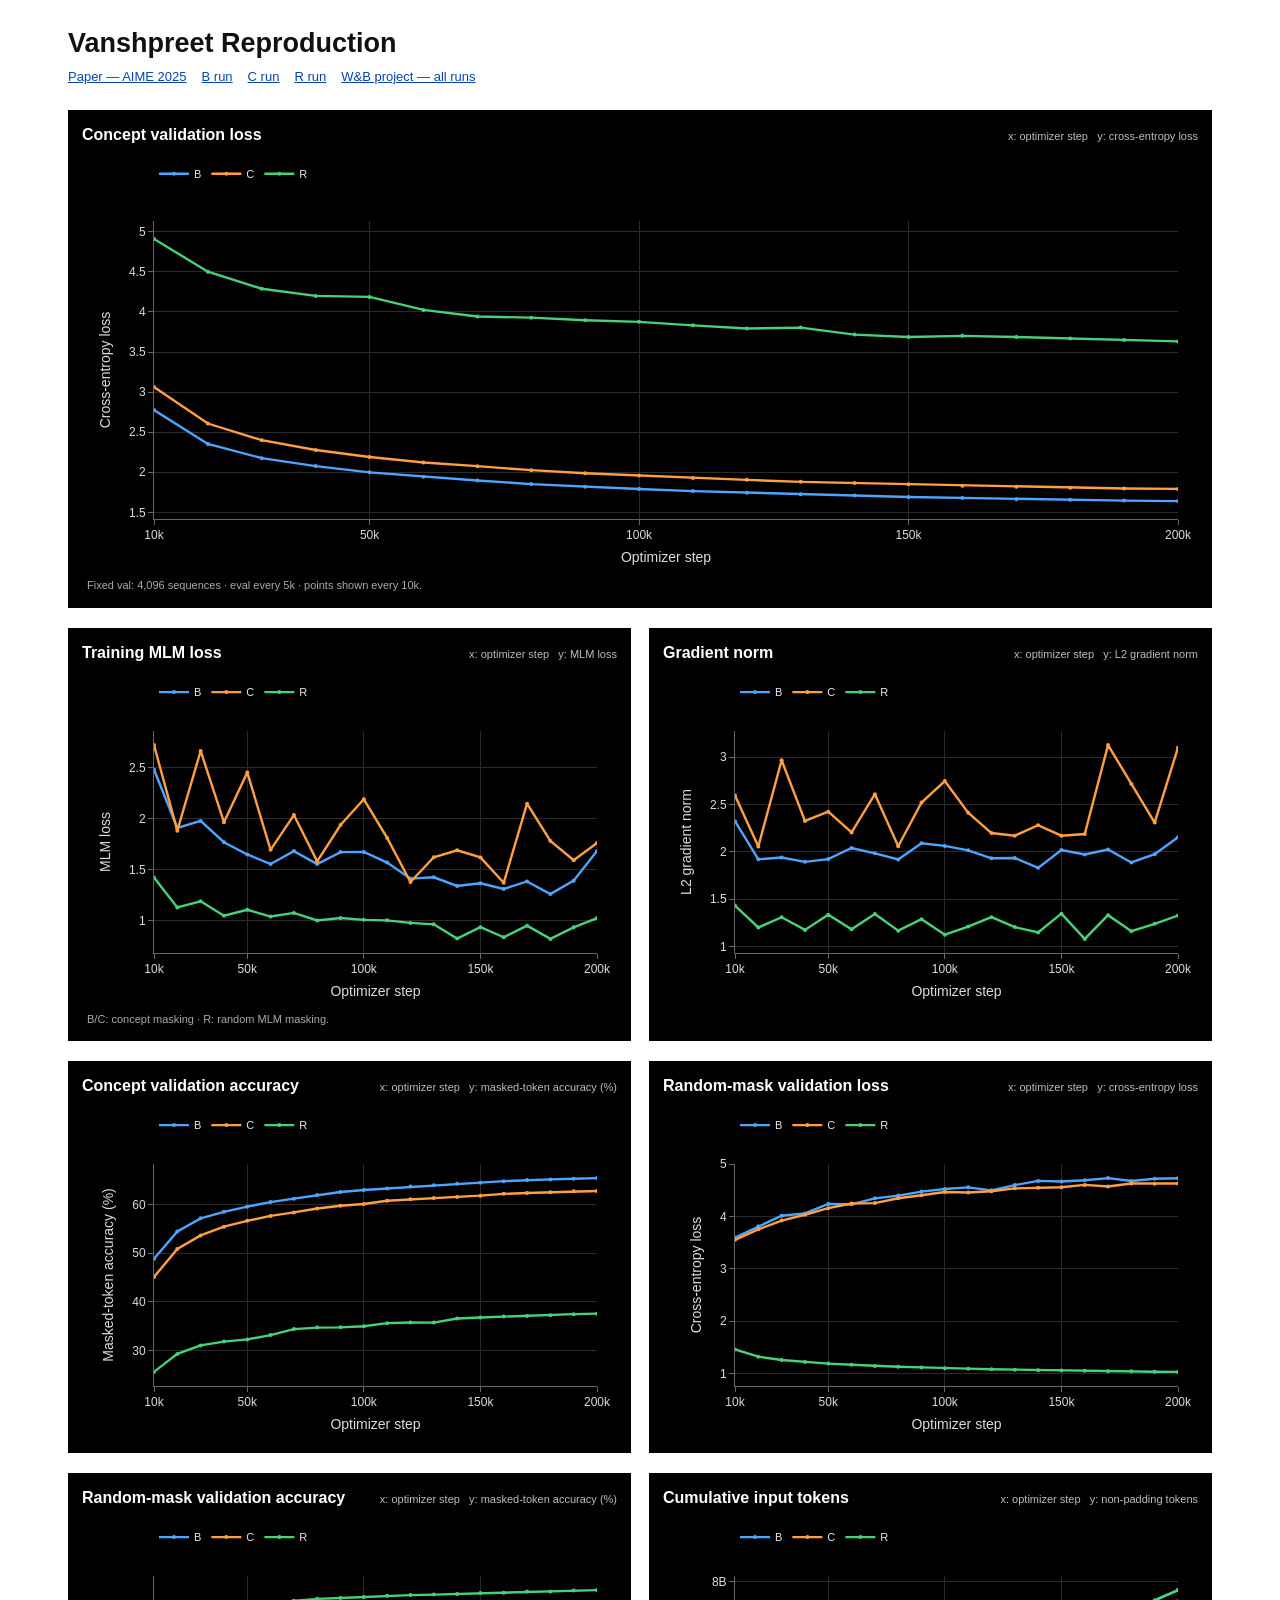
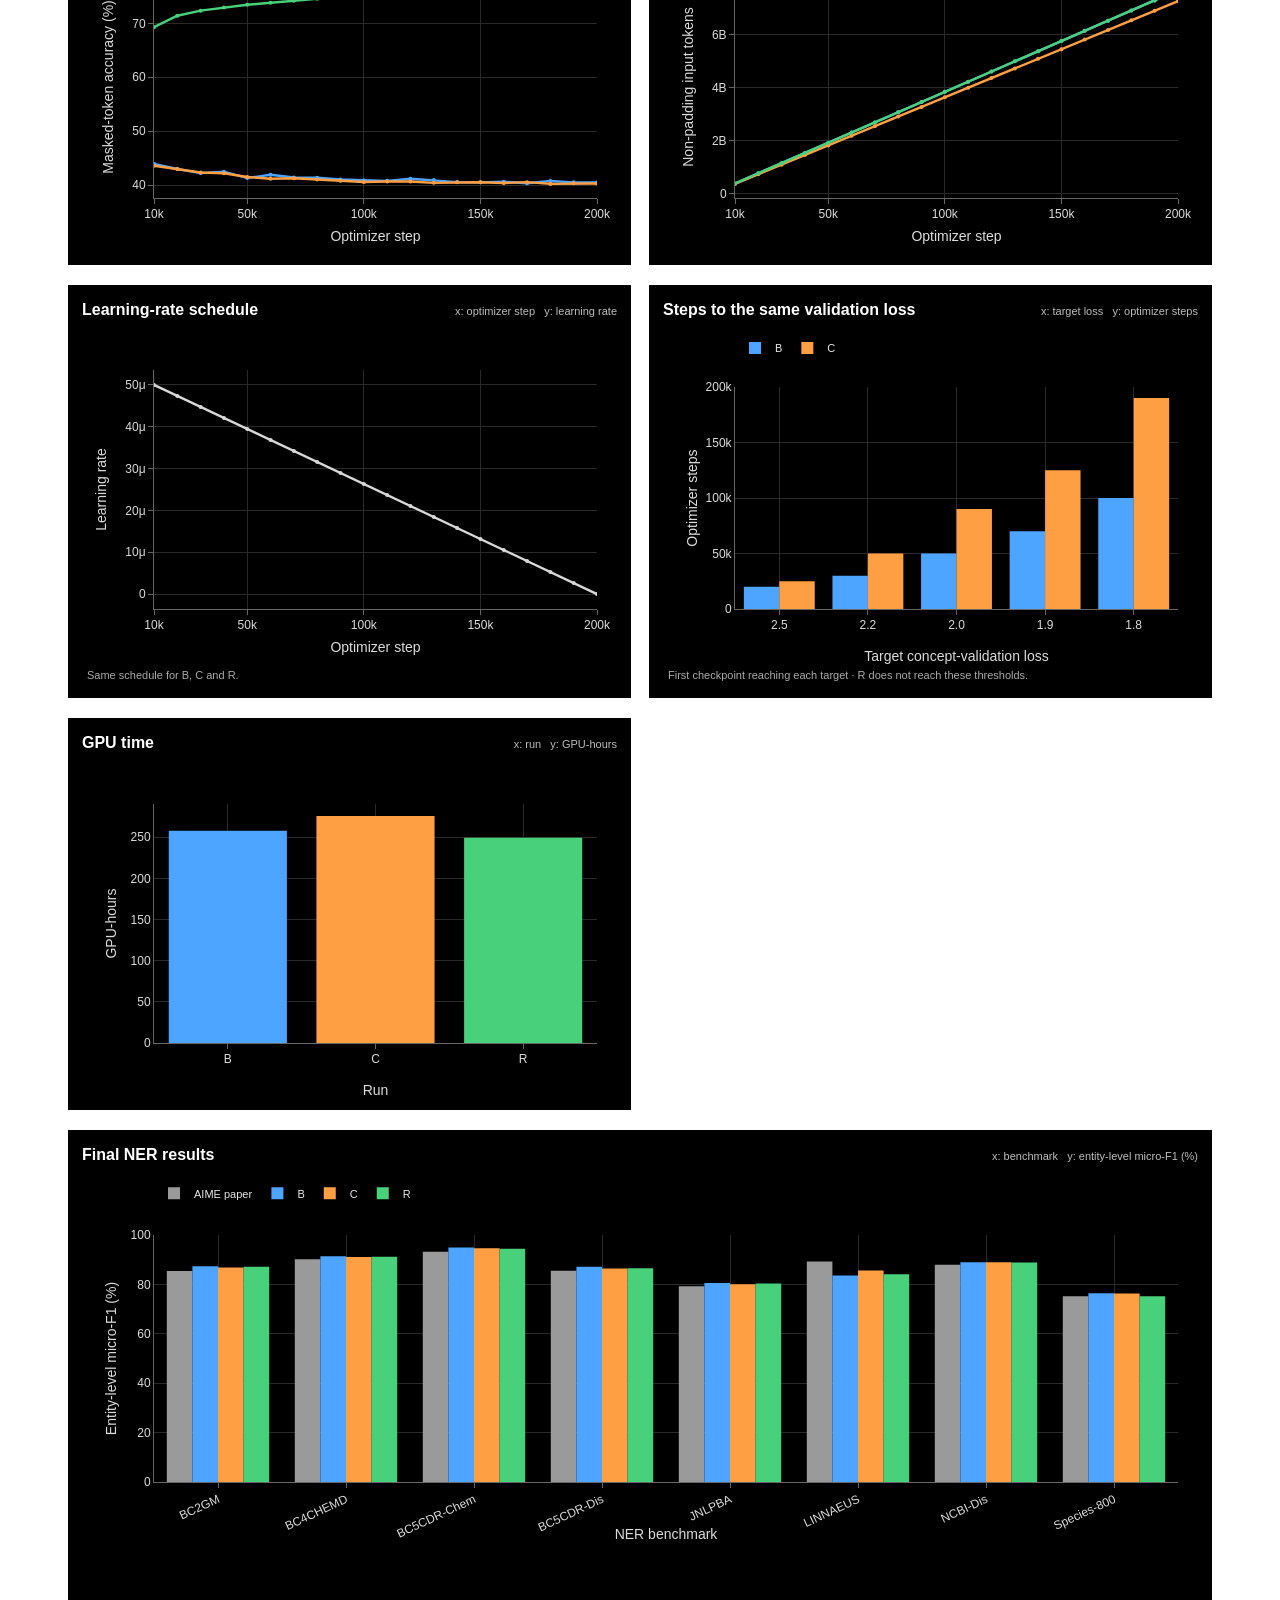
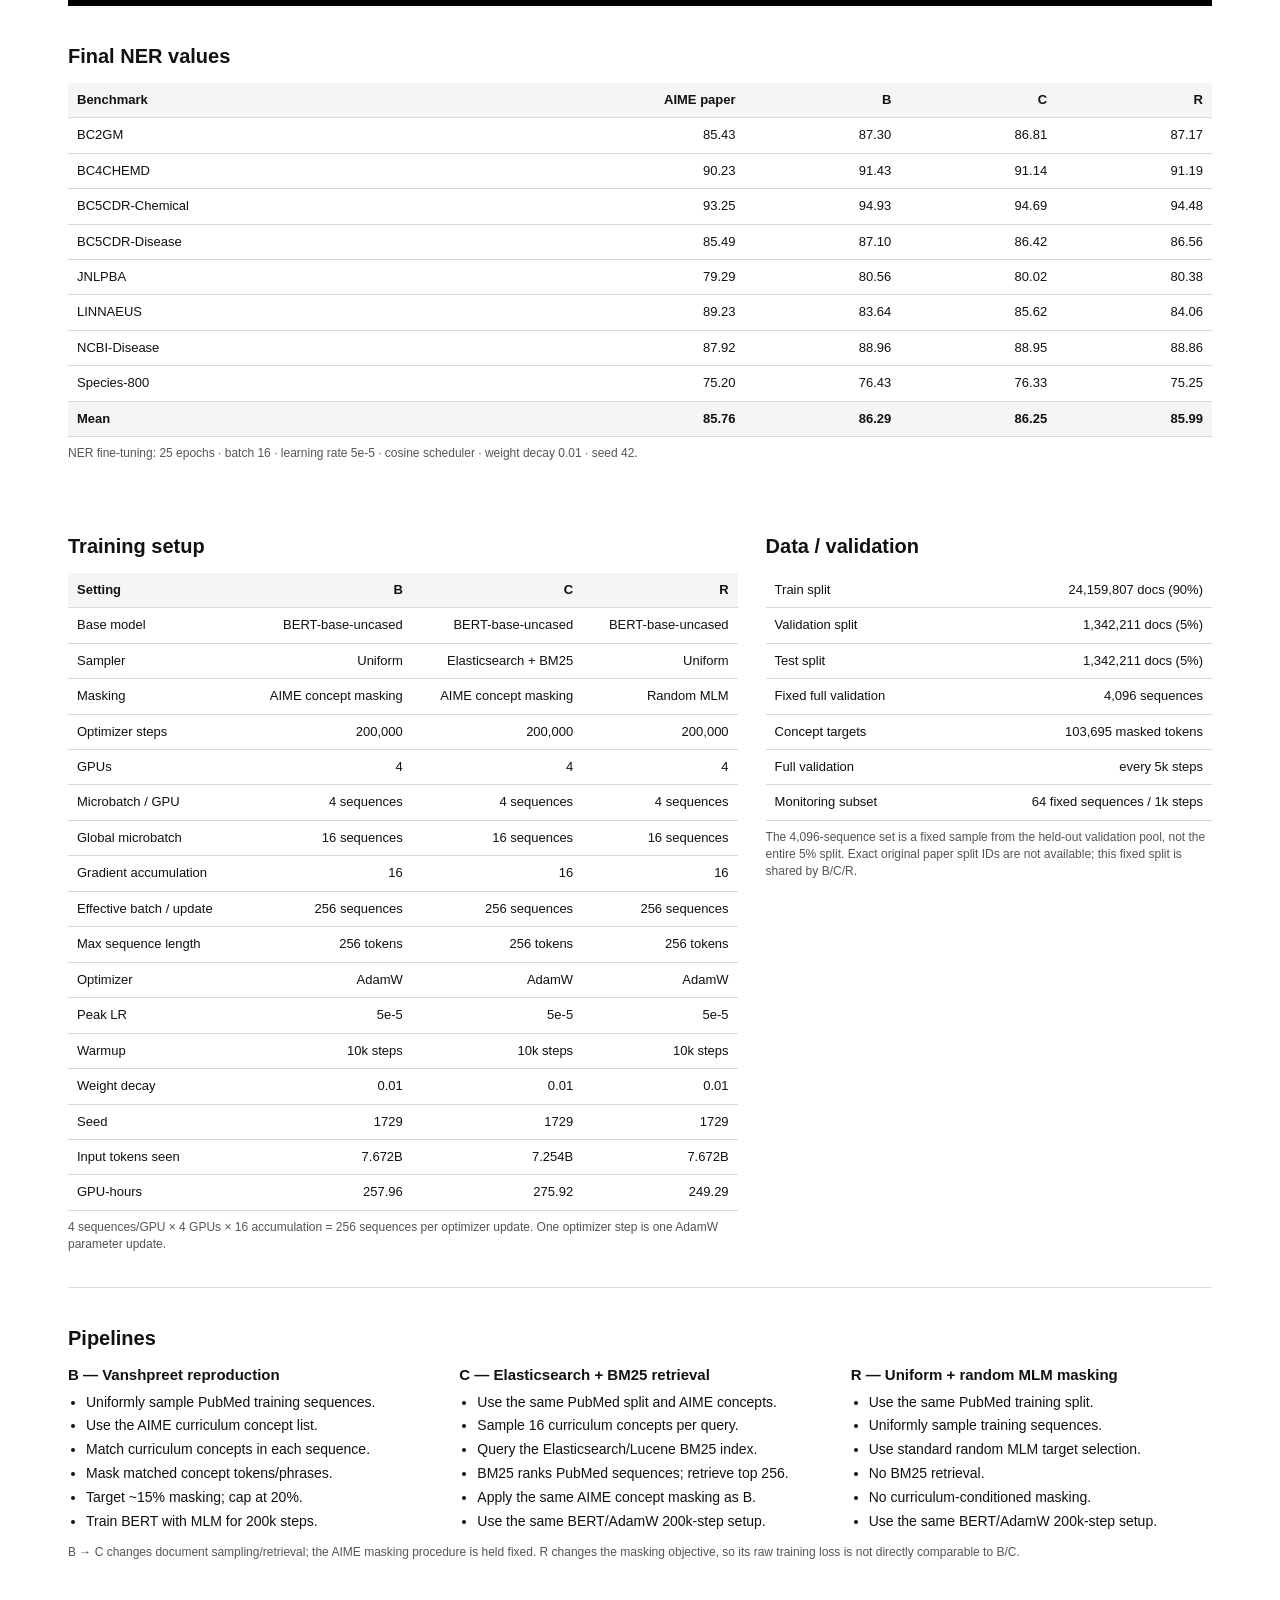
==== commit 4eee9b37: "Finalize Vanshpreet reproduction dashboard" ====
--- a/aime-bcr-dashboard/index.html
+++ b/aime-bcr-dashboard/index.html
@@ -1,59 +1,141 @@
 <!doctype html>
 <html lang="en">
 <head>
-<meta charset="utf-8" />
-<meta name="viewport" content="width=device-width,initial-scale=1" />
-<meta name="theme-color" content="#070a0f" />
-<title>AIME — B / C / R Experiments</title>
+<meta charset="utf-8">
+<meta name="viewport" content="width=device-width, initial-scale=1">
+<meta name="theme-color" content="#ffffff">
+<title>Vanshpreet Reproduction</title>
 <script src="https://cdn.plot.ly/plotly-2.35.2.min.js"></script>
 <style>
-:root{--bg:#070a0f;--panel:#0d131c;--panel2:#101824;--ink:#f4f7fb;--muted:#8d99aa;--border:#1d2938;--grid:#223044;--b:#55a7ff;--c:#ffb454;--r:#c49cff;--paper:#738095;--good:#52d273;--warn:#f6c85f;--bad:#ff6b7a}*{box-sizing:border-box}html{scroll-behavior:smooth}body{margin:0;background:radial-gradient(circle at 12% -8%,#12243c 0,#070a0f 32%),var(--bg);color:var(--ink);font-family:Inter,ui-sans-serif,-apple-system,BlinkMacSystemFont,"Segoe UI",Roboto,Arial,sans-serif}.wrap{max-width:1240px;margin:auto;padding:26px 18px 56px}.top{display:flex;justify-content:space-between;gap:16px;align-items:flex-start}.eyebrow{font-size:12px;letter-spacing:.12em;text-transform:uppercase;color:#7ea6d8;font-weight:700}.title{font-size:34px;line-height:1.08;margin:6px 0 8px;letter-spacing:-.03em}.subtitle{font-size:14px;color:var(--muted);max-width:760px;line-height:1.55}.runkey{display:flex;gap:7px;flex-wrap:wrap;margin-top:14px}.pill{border:1px solid var(--border);background:#0b111a;border-radius:999px;padding:6px 10px;font-size:12px;color:#dce4ef}.pill b{margin-right:5px}.pill.b b{color:var(--b)}.pill.c b{color:var(--c)}.pill.r b{color:var(--r)}nav{position:sticky;top:0;z-index:10;margin:18px 0 16px;padding:8px;background:rgba(7,10,15,.86);backdrop-filter:blur(12px);border:1px solid var(--border);border-radius:12px;display:flex;gap:6px;overflow-x:auto}nav a{color:#aeb9c9;text-decoration:none;font-size:12px;padding:7px 10px;border-radius:8px;white-space:nowrap}nav a:hover{color:#fff;background:#131d2a}.cards{display:grid;grid-template-columns:repeat(5,1fr);gap:10px}.stat,.panel,.plotcard{background:linear-gradient(180deg,#101722,#0c121a);border:1px solid var(--border);border-radius:14px;box-shadow:0 16px 40px rgba(0,0,0,.18)}.stat{padding:15px}.stat .k{font-size:11px;color:var(--muted);text-transform:uppercase;letter-spacing:.06em}.stat .v{font-size:24px;font-weight:760;margin-top:5px;letter-spacing:-.03em}.stat .s{font-size:11px;color:#718096;margin-top:3px}.panel{padding:18px;margin-top:14px}.panel h2{margin:0 0 4px;font-size:19px;letter-spacing:-.015em}.panel .lead{font-size:13px;color:var(--muted);margin-bottom:13px;line-height:1.45}.headline{display:grid;grid-template-columns:1.3fr 1fr;gap:12px}.takeaway{padding:18px;border-radius:13px;border:1px solid #23334a;background:linear-gradient(135deg,#101d2d,#0d141e)}.takeaway .big{font-size:28px;font-weight:780;letter-spacing:-.04em;margin:6px 0}.takeaway .small{font-size:12px;color:var(--muted);line-height:1.45}.checkgrid{display:grid;grid-template-columns:1fr 1fr;gap:12px}.checklist{display:grid;gap:8px;margin-top:10px}.check{display:grid;grid-template-columns:22px 1fr;gap:8px;align-items:start;font-size:13px;line-height:1.35}.ok{color:var(--good)}.warn{color:var(--warn)}.plots{display:grid;grid-template-columns:1fr 1fr;gap:12px;margin-top:14px}.plotcard{padding:12px;min-height:390px}.plotcard.hero{grid-column:1/-1;min-height:470px}.chart{height:330px}.hero .chart{height:405px}.chartbar{height:420px}.plothead{display:flex;justify-content:space-between;gap:12px;align-items:flex-start;padding:4px 6px 0}.plothead h3{margin:0;font-size:16px}.axismeta{font-size:10px;color:#7e8b9d;line-height:1.45;text-align:right}.caption{font-size:11.5px;color:var(--muted);padding:3px 7px 7px;line-height:1.45}.tablescroll{overflow-x:auto}table{width:100%;border-collapse:collapse;font-size:13px}th,td{padding:9px 10px;border-bottom:1px solid #1d2938;text-align:right;white-space:nowrap}th:first-child,td:first-child{text-align:left}th{font-size:11px;text-transform:uppercase;letter-spacing:.04em;color:#95a3b6;background:#0b1119}.mean{font-weight:700;background:#101925}.note{font-size:11.5px;color:var(--muted);margin-top:9px;line-height:1.45}.footer{margin-top:20px;color:#657286;font-size:11px;line-height:1.5}.links a{color:#86b8f7;text-decoration:none;margin-right:12px}.links a:hover{text-decoration:underline}@media(max-width:900px){.cards{grid-template-columns:repeat(3,1fr)}.headline,.checkgrid{grid-template-columns:1fr}.plots{grid-template-columns:1fr}.plotcard.hero{grid-column:auto}.hero .chart{height:355px}}@media(max-width:600px){.wrap{padding:18px 9px 40px}.top{display:block}.title{font-size:28px}.cards{grid-template-columns:1fr 1fr}.stat{padding:12px}.stat .v{font-size:21px}.panel{padding:13px}.plotcard{padding:8px;min-height:355px}.chart,.hero .chart{height:330px}.chartbar{height:420px}.plothead{display:block}.axismeta{text-align:left;margin-top:4px}nav{margin-left:-1px;margin-right:-1px}th,td{font-size:12px;padding:8px}.takeaway .big{font-size:24px}}
+*{box-sizing:border-box}html{background:#fff}body{margin:0;background:#fff;color:#111;overflow-x:hidden;font-family:Arial,Helvetica,sans-serif;font-size:14px;line-height:1.42}.wrap{max-width:1180px;margin:0 auto;padding:28px 18px 54px}h1{font-size:27px;line-height:1.15;margin:0;font-weight:600}h2{font-size:20px;margin:36px 0 12px;font-weight:600}h3{font-size:15px;margin:0 0 8px;font-weight:600}.links{display:flex;flex-wrap:wrap;gap:6px 15px;margin:9px 0 23px;font-size:13px}.links a{color:#0645ad;text-decoration:underline;white-space:nowrap;flex:0 0 auto}.graphs{display:grid;grid-template-columns:1fr 1fr;gap:20px 18px}.figure{background:#000;color:#fff;border:1px solid #000;padding:13px 13px 8px;min-width:0;overflow:hidden}.figure.full{grid-column:1/-1}.fighead{display:flex;justify-content:space-between;align-items:baseline;gap:12px;margin-bottom:1px}.figtitle{font-size:16px;font-weight:600;color:#fff}.axes{font-size:11px;color:#bdbdbd;text-align:right;white-space:nowrap}.chart{height:345px;width:100%}.figure.full .chart{height:430px}.caption{font-size:11px;color:#aaa;margin:1px 5px 5px;white-space:normal;overflow-wrap:anywhere}.section{margin-top:34px}.tablewrap{overflow-x:auto}table{width:100%;border-collapse:collapse;font-size:13px}th,td{padding:8px 9px;border-bottom:1px solid #d9d9d9;text-align:right;vertical-align:top}th{background:#f5f5f5;font-weight:600}th:first-child,td:first-child{text-align:left}.small{font-size:12px;color:#555;margin-top:8px}.setupgrid{display:grid;grid-template-columns:1.2fr .8fr;gap:28px}.pipelinegrid{display:grid;grid-template-columns:repeat(3,1fr);gap:30px}.pipelinegrid h3{font-size:15px;margin-bottom:7px}.pipelinegrid ul{margin:0;padding-left:18px}.pipelinegrid li{margin:4px 0}.rule{border:0;border-top:1px solid #ddd;margin:34px 0 0}.foot{font-size:12px;color:#555;margin-top:8px}@media(max-width:780px){.wrap{padding:20px 10px 42px}.links{display:grid;grid-template-columns:max-content max-content;gap:5px 16px}.graphs{grid-template-columns:minmax(0,1fr);gap:14px}.figure.full{grid-column:auto}.chart,.figure.full .chart{height:345px}.fighead{display:block}.axes{text-align:left;margin-top:3px;white-space:normal}.setupgrid,.pipelinegrid{grid-template-columns:1fr;gap:22px}h1{font-size:24px}.links{margin-bottom:18px}.figure{padding:10px 8px 6px;width:calc(100vw - 20px);max-width:calc(100vw - 20px)}.chart{max-width:100%!important}.caption{max-width:100%}th,td{font-size:12px;padding:7px}}
 </style>
 </head>
-<body><div class="wrap">
-<header class="top"><div><div class="eyebrow">AIME implementation · controlled pretraining comparison</div><h1 class="title">B / C / R experiments</h1><div class="subtitle">B and C use the same AIME concept masking; C changes document sampling to BM25 retrieval. R is the standard random-MLM baseline. All plots below use explicit units and the same optimizer-step x-axis.</div><div class="runkey"><span class="pill b"><b>B</b>AIME + uniform sampling</span><span class="pill c"><b>C</b>AIME + BM25 retrieval</span><span class="pill r"><b>R</b>uniform + random MLM masking</span></div></div></header>
-<nav><a href="#answer">Main answer</a><a href="#checklist">Checklist</a><a href="#curves">Curves</a><a href="#efficiency">Efficiency</a><a href="#ner">NER</a><a href="#setup">Setup</a></nav>
-<section class="cards"><div class="stat"><div class="k">Optimizer updates</div><div class="v">200k</div><div class="s">B / C / R</div></div><div class="stat"><div class="k">Effective batch</div><div class="v">256</div><div class="s">sequences / update</div></div><div class="stat"><div class="k">Full fixed validation</div><div class="v">4,096</div><div class="s">sequences</div></div><div class="stat"><div class="k">Concept targets</div><div class="v">103,695</div><div class="s">masked tokens</div></div><div class="stat"><div class="k">Train pool</div><div class="v">24.16M</div><div class="s">documents · 90%</div></div></section>
-<section class="panel" id="answer"><h2>Main result</h2><div class="lead">The clean causal comparison for the sampling idea is B vs C, because masking is held fixed.</div><div class="headline"><div class="takeaway"><div class="k">Same fixed concept-validation loss</div><div class="big">B reaches 1.8 at 100k; C at 190k</div><div class="small">At this threshold, B needs about 47% fewer optimizer updates. C nevertheless has consistently larger gradient norms, so larger gradient magnitude alone is not sufficient for better validation convergence.</div></div><div class="takeaway"><div class="k">Final concept validation</div><div class="big">B 1.640 · C 1.792 · R 3.633</div><div class="small">Metric = mean masked-token cross-entropy on the same fixed 4,096-sequence concept-masked validation set. Lower is better. Loss is dimensionless.</div></div></div></section>
-<section class="panel" id="checklist"><h2>Discussion checklist</h2><div class="lead">Built from the recurring questions in the AN meetings plus the paper-parity checks.</div><div class="checkgrid"><div><b>AN-style checks</b><div class="checklist"><div class="check"><span class="ok">✓</span><span>Microbatch, gradient accumulation and effective batch written explicitly.</span></div><div class="check"><span class="ok">✓</span><span>Random baseline on the same figures.</span></div><div class="check"><span class="ok">✓</span><span>Training loss, fixed validation loss and gradient norm vs optimizer step.</span></div><div class="check"><span class="ok">✓</span><span>Steps needed to reach the same validation-loss thresholds.</span></div><div class="check"><span class="ok">✓</span><span>Dataset split, repeated-validation size, token exposure and GPU-hours.</span></div><div class="check"><span class="ok">✓</span><span>Final downstream NER on 8 benchmarks.</span></div><div class="check"><span class="warn">△</span><span>Full NER-vs-pretraining-checkpoint sweep was not run; final 200k fine-tuning is complete.</span></div></div></div><div><b>Vanshpreet / AIME parity checks</b><div class="checklist"><div class="check"><span class="ok">✓</span><span>200k optimizer steps.</span></div><div class="check"><span class="ok">✓</span><span>Global/effective batch 256; max sequence length 256.</span></div><div class="check"><span class="ok">✓</span><span>4-GPU training and BERT-base-uncased base model.</span></div><div class="check"><span class="ok">✓</span><span>B/C preserve AIME concept masking; C changes sampling.</span></div><div class="check"><span class="ok">✓</span><span>NER paper-parity recipe: LR 5e-5, batch 16, 25 epochs.</span></div><div class="check"><span class="warn">△</span><span>Exact original PubMed snapshot/split was not published; our 90/5/5 split is a reconstruction choice.</span></div><div class="check"><span class="warn">△</span><span>Hardware differs from the paper: ours 4×2080 Ti; paper reports 4×RTX 6000.</span></div></div></div></div></section>
-<section id="curves" class="plots">
-<div class="plotcard hero"><div class="plothead"><h3>Fixed concept-validation loss</h3><div class="axismeta">X: optimizer updates (steps)<br>Y: cross-entropy loss (unitless)</div></div><div id="val" class="chart"></div><div class="caption">Same frozen 4,096-sequence validation set and same concept-mask targets for all three runs. Lower is better. Full validation was logged every 5k; displayed points are every 10k for readability.</div></div>
-<div class="plotcard hero"><div class="plothead"><h3>Training gradient norm</h3><div class="axismeta">X: optimizer updates (steps)<br>Y: L2 gradient norm (magnitude)</div></div><div id="grad" class="chart"></div><div class="caption">This is the norm of the training gradient, not the parameter norm. C is generally higher than B, but that does not translate into lower fixed-validation loss.</div></div>
-<div class="plotcard hero"><div class="plothead"><h3>Training MLM loss</h3><div class="axismeta">X: optimizer updates (steps)<br>Y: MLM loss (unitless)</div></div><div id="train" class="chart"></div><div class="caption">B vs C is the clean comparison. R has a different masking objective, so its lower raw training loss should not be read as a better model.</div></div>
-<div class="plotcard"><div class="plothead"><h3>Concept-validation accuracy</h3><div class="axismeta">X: optimizer updates<br>Y: masked-token accuracy (%)</div></div><div id="acc" class="chart"></div><div class="caption">Accuracy on the same concept-mask targets. Higher is better.</div></div>
-<div class="plotcard"><div class="plothead"><h3>Random-mask validation loss</h3><div class="axismeta">X: optimizer updates<br>Y: cross-entropy loss (unitless)</div></div><div id="rval" class="chart"></div><div class="caption">Same validation rows, but random-mask targets. R specializes strongly for this objective, as expected.</div></div>
-<div class="plotcard"><div class="plothead"><h3>Cumulative input tokens</h3><div class="axismeta">X: optimizer updates<br>Y: non-padding tokens (count)</div></div><div id="tok" class="chart"></div><div class="caption">C sees fewer actual tokens because the retrieved sequences are shorter on average.</div></div>
-<div class="plotcard"><div class="plothead"><h3>Compute used</h3><div class="axismeta">X: run<br>Y: total GPU time (GPU-hours)</div></div><div id="gpu" class="chart"></div><div class="caption">This includes training runtime across all four GPUs. C uses more GPU-hours than B in this run.</div></div>
+<body><main class="wrap">
+<h1>Vanshpreet Reproduction</h1>
+<div class="links">
+<a href="https://doi.org/10.1007/978-3-031-95841-0_40" target="_blank" rel="noopener">Paper — AIME 2025</a>
+<a href="https://wandb.ai/nilansa/aime-repro/runs/aimehfprovb20260829prod2" target="_blank" rel="noopener">B run</a>
+<a href="https://wandb.ai/nilansa/aime-repro/runs/aimecpackv220260901" target="_blank" rel="noopener">C run</a>
+<a href="https://wandb.ai/nilansa/aime-repro/runs/aimehfrand-2692856" target="_blank" rel="noopener">R run</a>
+<a href="https://wandb.ai/nilansa/aime-repro" target="_blank" rel="noopener">W&amp;B project — all runs</a>
+</div>
+
+<section class="graphs">
+<div class="figure full"><div class="fighead"><div class="figtitle">Concept validation loss</div><div class="axes">x: optimizer step &nbsp; y: cross-entropy loss</div></div><div id="val" class="chart"></div><div class="caption">Fixed val: 4,096 sequences · eval every 5k · points shown every 10k.</div></div>
+<div class="figure"><div class="fighead"><div class="figtitle">Training MLM loss</div><div class="axes">x: optimizer step &nbsp; y: MLM loss</div></div><div id="train" class="chart"></div><div class="caption">B/C: concept masking · R: random MLM masking.</div></div>
+<div class="figure"><div class="fighead"><div class="figtitle">Gradient norm</div><div class="axes">x: optimizer step &nbsp; y: L2 gradient norm</div></div><div id="grad" class="chart"></div></div>
+<div class="figure"><div class="fighead"><div class="figtitle">Concept validation accuracy</div><div class="axes">x: optimizer step &nbsp; y: masked-token accuracy (%)</div></div><div id="acc" class="chart"></div></div>
+<div class="figure"><div class="fighead"><div class="figtitle">Random-mask validation loss</div><div class="axes">x: optimizer step &nbsp; y: cross-entropy loss</div></div><div id="rval" class="chart"></div></div>
+<div class="figure"><div class="fighead"><div class="figtitle">Random-mask validation accuracy</div><div class="axes">x: optimizer step &nbsp; y: masked-token accuracy (%)</div></div><div id="racc" class="chart"></div></div>
+<div class="figure"><div class="fighead"><div class="figtitle">Cumulative input tokens</div><div class="axes">x: optimizer step &nbsp; y: non-padding tokens</div></div><div id="tok" class="chart"></div></div>
+<div class="figure"><div class="fighead"><div class="figtitle">Learning-rate schedule</div><div class="axes">x: optimizer step &nbsp; y: learning rate</div></div><div id="lr" class="chart"></div><div class="caption">Same schedule for B, C and R.</div></div>
+<div class="figure"><div class="fighead"><div class="figtitle">Steps to the same validation loss</div><div class="axes">x: target loss &nbsp; y: optimizer steps</div></div><div id="sameLoss" class="chart"></div><div class="caption">First checkpoint reaching each target · R does not reach these thresholds.</div></div>
+<div class="figure"><div class="fighead"><div class="figtitle">GPU time</div><div class="axes">x: run &nbsp; y: GPU-hours</div></div><div id="gpu" class="chart"></div></div>
+<div class="figure full"><div class="fighead"><div class="figtitle">Final NER results</div><div class="axes">x: benchmark &nbsp; y: entity-level micro-F1 (%)</div></div><div id="ner" class="chart"></div></div>
 </section>
-<section class="panel" id="efficiency"><h2>Data efficiency at the same validation loss</h2><div class="lead">First checkpoint at which each AIME-masked run reaches the target concept-validation loss. R never reaches these thresholds on the concept-mask objective, so it is not plotted here.</div><div class="plothead"><div></div><div class="axismeta">X: target validation loss (unitless)<br>Y: optimizer updates required (steps)</div></div><div id="sameLoss" class="chartbar"></div></section>
-<section class="panel" id="ner"><h2>Final 8-task NER</h2><div class="lead">Categorical benchmark comparison is shown as grouped bars, not as a connected line. Y-axis is entity-level micro-F1 in percent and is fixed to 0–100.</div><div class="plothead"><div></div><div class="axismeta">X: NER benchmark<br>Y: entity-level micro-F1 (%)</div></div><div id="nerbar" class="chartbar"></div><div class="plothead" style="margin-top:14px"><h3>Mean NER F1</h3><div class="axismeta">X: model/run<br>Y: mean F1 across 8 tasks (%)</div></div><div id="nermean" class="chart"></div></section>
-<section class="panel" id="setup"><h2>Training setup</h2><div class="lead">One optimizer step means one AdamW parameter update after gradient accumulation.</div><div class="tablescroll"><table><thead><tr><th>Setting</th><th>B</th><th>C</th><th>R</th></tr></thead><tbody><tr><td>Sampler</td><td>Uniform</td><td>BM25 retrieval</td><td>Uniform</td></tr><tr><td>Masking</td><td>AIME concept</td><td>AIME concept</td><td>Random MLM</td></tr><tr><td>Optimizer steps</td><td>200k</td><td>200k</td><td>200k</td></tr><tr><td>GPUs</td><td>4</td><td>4</td><td>4</td></tr><tr><td>Sequences / GPU / microbatch</td><td>4</td><td>4</td><td>4</td></tr><tr><td>Global microbatch</td><td>16</td><td>16</td><td>16</td></tr><tr><td>Gradient accumulation</td><td>16</td><td>16</td><td>16</td></tr><tr><td>Effective batch / update</td><td>256 sequences</td><td>256 sequences</td><td>256 sequences</td></tr><tr><td>Max sequence length</td><td>256 tokens</td><td>256 tokens</td><td>256 tokens</td></tr><tr><td>Peak learning rate</td><td>5e-5</td><td>5e-5</td><td>5e-5</td></tr><tr><td>Warmup</td><td>10k steps</td><td>10k steps</td><td>10k steps</td></tr><tr><td>Input tokens seen</td><td>7.672B</td><td>7.254B</td><td>7.672B</td></tr><tr><td>GPU-hours</td><td>257.96</td><td>275.92</td><td>249.29</td></tr></tbody></table></div><div class="note">Dataset split: 24,159,807 train docs (90%), 1,342,211 validation docs (5%), 1,342,211 test docs (5%). The repeated full validation curve uses a fixed 4,096-sequence sample from the held-out validation pool; it is not the entire 5% pool.</div></section>
-<section class="panel"><h2>Final NER values</h2><div class="tablescroll"><table><thead><tr><th>Benchmark</th><th>AIME paper</th><th>B</th><th>C</th><th>R</th></tr></thead><tbody><tr><td>BC2GM</td><td>85.43</td><td>87.30</td><td>86.81</td><td>87.17</td></tr><tr><td>BC4CHEMD</td><td>90.23</td><td>91.43</td><td>91.14</td><td>91.19</td></tr><tr><td>BC5CDR-Chemical</td><td>93.25</td><td>94.93</td><td>94.69</td><td>94.48</td></tr><tr><td>BC5CDR-Disease</td><td>85.49</td><td>87.10</td><td>86.42</td><td>86.56</td></tr><tr><td>JNLPBA</td><td>79.29</td><td>80.56</td><td>80.02</td><td>80.38</td></tr><tr><td>LINNAEUS</td><td>89.23</td><td>83.64</td><td>85.62</td><td>84.06</td></tr><tr><td>NCBI-Disease</td><td>87.92</td><td>88.96</td><td>88.95</td><td>88.86</td></tr><tr><td>Species-800</td><td>75.20</td><td>76.43</td><td>76.33</td><td>75.25</td></tr><tr class="mean"><td>Mean</td><td>85.76</td><td>86.29</td><td>86.25</td><td>85.99</td></tr></tbody></table></div><div class="note">Same paper-parity NER fine-tuning recipe for B/C/R. “AIME paper” is the published Ours result, not rerun by us.</div></section>
-<div class="footer"><div>W&amp;B histories are the source for longitudinal training/validation curves. Dashboard points are shown every 10k optimizer steps for readability.</div><div class="links" style="margin-top:6px"><a href="https://wandb.ai/nilansa/aime-repro/runs/aimehfprovb20260829prod2">B run</a><a href="https://wandb.ai/nilansa/aime-repro/runs/aimecpackv220260901">C run</a><a href="https://wandb.ai/nilansa/aime-repro/runs/aimehfrand-2692856">R run</a></div></div>
+
+<section class="section">
+<h2>Final NER values</h2>
+<div class="tablewrap"><table>
+<thead><tr><th>Benchmark</th><th>AIME paper</th><th>B</th><th>C</th><th>R</th></tr></thead>
+<tbody>
+<tr><td>BC2GM</td><td>85.43</td><td>87.30</td><td>86.81</td><td>87.17</td></tr>
+<tr><td>BC4CHEMD</td><td>90.23</td><td>91.43</td><td>91.14</td><td>91.19</td></tr>
+<tr><td>BC5CDR-Chemical</td><td>93.25</td><td>94.93</td><td>94.69</td><td>94.48</td></tr>
+<tr><td>BC5CDR-Disease</td><td>85.49</td><td>87.10</td><td>86.42</td><td>86.56</td></tr>
+<tr><td>JNLPBA</td><td>79.29</td><td>80.56</td><td>80.02</td><td>80.38</td></tr>
+<tr><td>LINNAEUS</td><td>89.23</td><td>83.64</td><td>85.62</td><td>84.06</td></tr>
+<tr><td>NCBI-Disease</td><td>87.92</td><td>88.96</td><td>88.95</td><td>88.86</td></tr>
+<tr><td>Species-800</td><td>75.20</td><td>76.43</td><td>76.33</td><td>75.25</td></tr>
+<tr><th>Mean</th><th>85.76</th><th>86.29</th><th>86.25</th><th>85.99</th></tr>
+</tbody></table></div>
+<div class="small">NER fine-tuning: 25 epochs · batch 16 · learning rate 5e-5 · cosine scheduler · weight decay 0.01 · seed 42.</div>
+</section>
+
+<section class="section setupgrid">
+<div><h2>Training setup</h2><div class="tablewrap"><table>
+<thead><tr><th>Setting</th><th>B</th><th>C</th><th>R</th></tr></thead>
+<tbody>
+<tr><td>Base model</td><td>BERT-base-uncased</td><td>BERT-base-uncased</td><td>BERT-base-uncased</td></tr>
+<tr><td>Sampler</td><td>Uniform</td><td>Elasticsearch + BM25</td><td>Uniform</td></tr>
+<tr><td>Masking</td><td>AIME concept masking</td><td>AIME concept masking</td><td>Random MLM</td></tr>
+<tr><td>Optimizer steps</td><td>200,000</td><td>200,000</td><td>200,000</td></tr>
+<tr><td>GPUs</td><td>4</td><td>4</td><td>4</td></tr>
+<tr><td>Microbatch / GPU</td><td>4 sequences</td><td>4 sequences</td><td>4 sequences</td></tr>
+<tr><td>Global microbatch</td><td>16 sequences</td><td>16 sequences</td><td>16 sequences</td></tr>
+<tr><td>Gradient accumulation</td><td>16</td><td>16</td><td>16</td></tr>
+<tr><td>Effective batch / update</td><td>256 sequences</td><td>256 sequences</td><td>256 sequences</td></tr>
+<tr><td>Max sequence length</td><td>256 tokens</td><td>256 tokens</td><td>256 tokens</td></tr>
+<tr><td>Optimizer</td><td>AdamW</td><td>AdamW</td><td>AdamW</td></tr>
+<tr><td>Peak LR</td><td>5e-5</td><td>5e-5</td><td>5e-5</td></tr>
+<tr><td>Warmup</td><td>10k steps</td><td>10k steps</td><td>10k steps</td></tr>
+<tr><td>Weight decay</td><td>0.01</td><td>0.01</td><td>0.01</td></tr>
+<tr><td>Seed</td><td>1729</td><td>1729</td><td>1729</td></tr>
+<tr><td>Input tokens seen</td><td>7.672B</td><td>7.254B</td><td>7.672B</td></tr>
+<tr><td>GPU-hours</td><td>257.96</td><td>275.92</td><td>249.29</td></tr>
+</tbody></table></div>
+<div class="small">4 sequences/GPU × 4 GPUs × 16 accumulation = 256 sequences per optimizer update. One optimizer step is one AdamW parameter update.</div></div>
+<div><h2>Data / validation</h2><table>
+<tbody>
+<tr><td>Train split</td><td>24,159,807 docs (90%)</td></tr>
+<tr><td>Validation split</td><td>1,342,211 docs (5%)</td></tr>
+<tr><td>Test split</td><td>1,342,211 docs (5%)</td></tr>
+<tr><td>Fixed full validation</td><td>4,096 sequences</td></tr>
+<tr><td>Concept targets</td><td>103,695 masked tokens</td></tr>
+<tr><td>Full validation</td><td>every 5k steps</td></tr>
+<tr><td>Monitoring subset</td><td>64 fixed sequences / 1k steps</td></tr>
+</tbody></table>
+<div class="small">The 4,096-sequence set is a fixed sample from the held-out validation pool, not the entire 5% split. Exact original paper split IDs are not available; this fixed split is shared by B/C/R.</div></div>
+</section>
+
+<hr class="rule">
+<section class="section"><h2>Pipelines</h2><div class="pipelinegrid">
+<div><h3>B — Vanshpreet reproduction</h3><ul>
+<li>Uniformly sample PubMed training sequences.</li>
+<li>Use the AIME curriculum concept list.</li>
+<li>Match curriculum concepts in each sequence.</li>
+<li>Mask matched concept tokens/phrases.</li>
+<li>Target ~15% masking; cap at 20%.</li>
+<li>Train BERT with MLM for 200k steps.</li>
+</ul></div>
+<div><h3>C — Elasticsearch + BM25 retrieval</h3><ul>
+<li>Use the same PubMed split and AIME concepts.</li>
+<li>Sample 16 curriculum concepts per query.</li>
+<li>Query the Elasticsearch/Lucene BM25 index.</li>
+<li>BM25 ranks PubMed sequences; retrieve top 256.</li>
+<li>Apply the same AIME concept masking as B.</li>
+<li>Use the same BERT/AdamW 200k-step setup.</li>
+</ul></div>
+<div><h3>R — Uniform + random MLM masking</h3><ul>
+<li>Use the same PubMed training split.</li>
+<li>Uniformly sample training sequences.</li>
+<li>Use standard random MLM target selection.</li>
+<li>No BM25 retrieval.</li>
+<li>No curriculum-conditioned masking.</li>
+<li>Use the same BERT/AdamW 200k-step setup.</li>
+</ul></div>
 </div>
+<div class="foot">B → C changes document sampling/retrieval; the AIME masking procedure is held fixed. R changes the masking objective, so its raw training loss is not directly comparable to B/C.</div>
+</section>
+</main>
 <script>
 const S=[10000,20000,30000,40000,50000,60000,70000,80000,90000,100000,110000,120000,130000,140000,150000,160000,170000,180000,190000,200000];
-const D={
-val:{B:[2.776,2.353,2.176,2.077,1.999,1.945,1.898,1.852,1.819,1.791,1.765,1.744,1.726,1.709,1.691,1.679,1.664,1.658,1.646,1.640],C:[3.064,2.608,2.400,2.278,2.191,2.121,2.076,2.026,1.987,1.958,1.927,1.905,1.880,1.866,1.849,1.830,1.819,1.807,1.797,1.792],R:[4.912,4.502,4.290,4.201,4.188,4.026,3.944,3.929,3.896,3.877,3.833,3.794,3.805,3.718,3.688,3.702,3.688,3.668,3.651,3.633]},
-grad:{B:[2.324,1.920,1.939,1.894,1.923,2.040,1.984,1.919,2.090,2.062,2.015,1.931,1.934,1.830,2.018,1.971,2.024,1.887,1.974,2.153],C:[2.595,2.056,2.968,2.326,2.424,2.205,2.609,2.059,2.521,2.748,2.414,2.198,2.170,2.281,2.170,2.188,3.128,2.716,2.309,3.101],R:[1.432,1.200,1.308,1.174,1.335,1.181,1.343,1.166,1.288,1.124,1.209,1.309,1.204,1.147,1.346,1.079,1.330,1.161,1.239,1.326]},
-train:{B:[2.483,1.910,1.979,1.770,1.650,1.556,1.683,1.556,1.673,1.674,1.570,1.413,1.426,1.341,1.367,1.312,1.385,1.261,1.393,1.683],C:[2.722,1.883,2.665,1.966,2.454,1.695,2.036,1.582,1.938,2.191,1.812,1.380,1.622,1.691,1.621,1.372,2.148,1.782,1.593,1.762],R:[1.424,1.131,1.191,1.049,1.108,1.041,1.077,1.003,1.027,1.009,1.004,.979,.965,.825,.937,.838,.952,.822,.935,1.026]},
-acc:{B:[48.85,54.43,57.13,58.48,59.53,60.47,61.17,61.93,62.54,62.95,63.26,63.67,63.94,64.23,64.46,64.76,64.99,65.12,65.26,65.39],C:[45.11,50.84,53.63,55.42,56.63,57.63,58.35,59.15,59.71,60.08,60.73,61.04,61.32,61.53,61.79,62.16,62.32,62.51,62.68,62.74],R:[25.64,29.33,31.08,31.86,32.30,33.19,34.42,34.73,34.78,34.99,35.64,35.78,35.75,36.60,36.81,37.00,37.08,37.25,37.49,37.59]},
-rval:{B:[3.596,3.810,4.012,4.057,4.237,4.231,4.345,4.397,4.473,4.524,4.554,4.497,4.598,4.678,4.667,4.691,4.731,4.676,4.718,4.728],C:[3.553,3.753,3.921,4.031,4.157,4.247,4.254,4.347,4.403,4.465,4.457,4.481,4.535,4.549,4.557,4.601,4.571,4.627,4.625,4.628],R:[1.460,1.322,1.258,1.218,1.189,1.168,1.146,1.129,1.117,1.100,1.093,1.081,1.073,1.064,1.058,1.054,1.044,1.042,1.035,1.031]},
-tok:{B:[379462069,761210929,1145382924,1531210033,1913973481,2298815151,2680366221,3065845294,3448838888,3833745567,4214599447,4600111475,4986007887,5369601231,5752859573,6134860420,6519662220,6903443629,7283443075,7671700509],C:[362126387,725737549,1088609820,1451395658,1814189509,2176945133,2539472749,2902464238,3265165334,3627981641,3989937104,4352655971,4715547711,5079242491,5442323949,5805167555,6167061750,6530046567,6891518945,7254139278],R:[379462069,761210929,1145382924,1531210033,1913933028,2298731804,2680296388,3065805291,3448804246,3833706665,4214599447,4600075713,4986049458,5369641929,5752822968,6134816031,6519624913,6903443629,7283399602,7671737678]}};
-const COLORS={B:'#55a7ff',C:'#ffb454',R:'#c49cff',Paper:'#738095'};
-const LABEL={B:'B — AIME uniform',C:'C — BM25 retrieval',R:'R — random MLM'};
-const config={responsive:true,displaylogo:false,displayModeBar:false};
-const common={paper_bgcolor:'rgba(0,0,0,0)',plot_bgcolor:'rgba(0,0,0,0)',font:{family:'Inter,Segoe UI,Arial,sans-serif',color:'#c8d2df',size:12},margin:{l:70,r:26,t:34,b:58},legend:{orientation:'h',x:0,y:1.12,xanchor:'left',yanchor:'bottom',font:{size:11}},hoverlabel:{bgcolor:'#111a26',bordercolor:'#2a3a51',font:{color:'#f4f7fb'}},xaxis:{title:{text:'Optimizer step (parameter updates)',standoff:12},range:[10000,200000],tickvals:[10000,50000,100000,150000,200000],ticktext:['10k','50k','100k','150k','200k'],gridcolor:'#223044',zeroline:false,linecolor:'#34445a',tickcolor:'#34445a',fixedrange:false},yaxis:{gridcolor:'#223044',zeroline:false,linecolor:'#34445a',tickcolor:'#34445a',fixedrange:false}};
-function linePlot(id,key,ytitle,fmt){const traces=['B','C','R'].map(n=>({x:S,y:D[key][n],name:LABEL[n],mode:'lines+markers',line:{width:2.4,color:COLORS[n]},marker:{size:5,color:COLORS[n]},hovertemplate:`${LABEL[n]}<br>Step %{x:,}<br>${fmt||'%{y:.3f}'}<extra></extra>`}));const layout=JSON.parse(JSON.stringify(common));layout.yaxis.title={text:ytitle,standoff:12};Plotly.newPlot(id,traces,layout,config)}
-linePlot('val','val','Concept MLM cross-entropy loss (unitless)','Loss %{y:.3f}');
-linePlot('grad','grad','L2 gradient norm','Norm %{y:.3f}');
-linePlot('train','train','Training MLM loss (unitless)','Loss %{y:.3f}');
-linePlot('acc','acc','Masked-token accuracy (%)','Accuracy %{y:.2f}%');
-linePlot('rval','rval','Random-mask cross-entropy loss (unitless)','Loss %{y:.3f}');
-linePlot('tok','tok','Cumulative non-padding input tokens','Tokens %{y:,.0f}');
-Plotly.newPlot('gpu',[{x:['B — AIME uniform','C — BM25 retrieval','R — random MLM'],y:[257.964,275.924,249.290],type:'bar',marker:{color:[COLORS.B,COLORS.C,COLORS.R]},hovertemplate:'%{x}<br>%{y:.2f} GPU-hours<extra></extra>'}],{...common,margin:{l:65,r:20,t:25,b:88},showlegend:false,xaxis:{title:{text:'Run'},tickangle:-12,gridcolor:'#223044',linecolor:'#34445a'},yaxis:{title:{text:'Total GPU time (GPU-hours)'},rangemode:'tozero',gridcolor:'#223044',zeroline:false,linecolor:'#34445a'}},config);
-const targets=['2.5','2.2','2.0','1.9','1.8'];Plotly.newPlot('sameLoss',[{x:targets,y:[20000,30000,50000,70000,100000],name:'B — AIME uniform',type:'bar',marker:{color:COLORS.B},hovertemplate:'Target loss %{x}<br>B: %{y:,} steps<extra></extra>'},{x:targets,y:[25000,50000,90000,125000,190000],name:'C — BM25 retrieval',type:'bar',marker:{color:COLORS.C},hovertemplate:'Target loss %{x}<br>C: %{y:,} steps<extra></extra>'}],{...common,barmode:'group',height:390,margin:{l:76,r:20,t:35,b:65},xaxis:{title:{text:'Target concept-validation loss (unitless)'},gridcolor:'#223044',linecolor:'#34445a'},yaxis:{title:{text:'Optimizer updates required (steps)'},range:[0,200000],tickvals:[0,50000,100000,150000,200000],ticktext:['0','50k','100k','150k','200k'],gridcolor:'#223044',zeroline:false,linecolor:'#34445a'}},config);
-const bench=['BC2GM','BC4CHEMD','BC5CDR-Chem','BC5CDR-Dis','JNLPBA','LINNAEUS','NCBI-Dis','Species-800'];const paper=[85.43,90.23,93.25,85.49,79.29,89.23,87.92,75.20],nb=[87.303,91.434,94.929,87.096,80.558,83.641,88.956,76.433],nc=[86.815,91.143,94.686,86.418,80.017,85.617,88.951,76.328],nr=[87.173,91.186,94.478,86.565,80.383,84.060,88.858,75.246];
-Plotly.newPlot('nerbar',[{x:bench,y:paper,name:'AIME paper — Ours',type:'bar',marker:{color:COLORS.Paper},hovertemplate:'%{x}<br>AIME paper: %{y:.2f}%<extra></extra>'},{x:bench,y:nb,name:'B — AIME uniform',type:'bar',marker:{color:COLORS.B},hovertemplate:'%{x}<br>B: %{y:.2f}%<extra></extra>'},{x:bench,y:nc,name:'C — BM25 retrieval',type:'bar',marker:{color:COLORS.C},hovertemplate:'%{x}<br>C: %{y:.2f}%<extra></extra>'},{x:bench,y:nr,name:'R — random MLM',type:'bar',marker:{color:COLORS.R},hovertemplate:'%{x}<br>R: %{y:.2f}%<extra></extra>'}],{...common,barmode:'group',height:430,margin:{l:70,r:20,t:35,b:120},xaxis:{title:{text:'NER benchmark'},tickangle:-28,gridcolor:'#223044',linecolor:'#34445a'},yaxis:{title:{text:'Entity-level micro-F1 (%)'},range:[0,100],dtick:20,gridcolor:'#223044',zeroline:false,linecolor:'#34445a'}},config);
-Plotly.newPlot('nermean',[{x:['AIME paper','B — AIME uniform','C — BM25 retrieval','R — random MLM'],y:[85.76,86.29,86.25,85.99],type:'bar',marker:{color:[COLORS.Paper,COLORS.B,COLORS.C,COLORS.R]},text:['85.76','86.29','86.25','85.99'],textposition:'outside',cliponaxis:false,hovertemplate:'%{x}<br>Mean F1 %{y:.2f}%<extra></extra>'}],{...common,showlegend:false,margin:{l:65,r:20,t:35,b:88},xaxis:{title:{text:'Model / run'},tickangle:-10,gridcolor:'#223044',linecolor:'#34445a'},yaxis:{title:{text:'Mean entity-level micro-F1 (%)'},range:[0,100],dtick:20,gridcolor:'#223044',zeroline:false,linecolor:'#34445a'}},config);
-</script></body></html>+const D={"val":{"B":[2.776,2.353,2.176,2.077,1.999,1.945,1.898,1.852,1.819,1.791,1.765,1.744,1.726,1.709,1.691,1.679,1.664,1.658,1.646,1.64],"C":[3.064,2.608,2.4,2.278,2.191,2.121,2.076,2.026,1.987,1.958,1.927,1.905,1.88,1.866,1.849,1.83,1.819,1.807,1.797,1.792],"R":[4.912,4.502,4.29,4.201,4.188,4.026,3.944,3.929,3.896,3.877,3.833,3.794,3.805,3.718,3.688,3.702,3.688,3.668,3.651,3.633]},"grad":{"B":[2.324,1.92,1.939,1.894,1.923,2.04,1.984,1.919,2.09,2.062,2.015,1.931,1.934,1.83,2.018,1.971,2.024,1.887,1.974,2.153],"C":[2.595,2.056,2.968,2.326,2.424,2.205,2.609,2.059,2.521,2.748,2.414,2.198,2.17,2.281,2.17,2.188,3.128,2.716,2.309,3.101],"R":[1.432,1.2,1.308,1.174,1.335,1.181,1.343,1.166,1.288,1.124,1.209,1.309,1.204,1.147,1.346,1.079,1.33,1.161,1.239,1.326]},"train":{"B":[2.483,1.91,1.979,1.77,1.65,1.556,1.683,1.556,1.673,1.674,1.57,1.413,1.426,1.341,1.367,1.312,1.385,1.261,1.393,1.683],"C":[2.722,1.883,2.665,1.966,2.454,1.695,2.036,1.582,1.938,2.191,1.812,1.38,1.622,1.691,1.621,1.372,2.148,1.782,1.593,1.762],"R":[1.424,1.131,1.191,1.049,1.108,1.041,1.077,1.003,1.027,1.009,1.004,0.979,0.965,0.825,0.937,0.838,0.952,0.822,0.935,1.026]},"acc":{"B":[48.85,54.43,57.13,58.48,59.53,60.47,61.17,61.93,62.54,62.95,63.26,63.67,63.94,64.23,64.46,64.76,64.99,65.12,65.26,65.39],"C":[45.11,50.84,53.63,55.42,56.63,57.63,58.35,59.15,59.71,60.08,60.73,61.04,61.32,61.53,61.79,62.16,62.32,62.51,62.68,62.74],"R":[25.64,29.33,31.08,31.86,32.3,33.19,34.42,34.73,34.78,34.99,35.64,35.78,35.75,36.6,36.81,37.0,37.08,37.25,37.49,37.59]},"rval":{"B":[3.596,3.81,4.012,4.057,4.237,4.231,4.345,4.397,4.473,4.524,4.554,4.497,4.598,4.678,4.667,4.691,4.731,4.676,4.718,4.728],"C":[3.553,3.753,3.921,4.031,4.157,4.247,4.254,4.347,4.403,4.465,4.457,4.481,4.535,4.549,4.557,4.601,4.571,4.627,4.625,4.628],"R":[1.46,1.322,1.258,1.218,1.189,1.168,1.146,1.129,1.117,1.1,1.093,1.081,1.073,1.064,1.058,1.054,1.044,1.042,1.035,1.031]},"racc":{"B":[43.93964894217347,42.99022859349167,42.220000198002154,42.48235305764833,41.29929016226277,41.91606688512905,41.40918136007682,41.36958092843212,41.0428773673633,40.8795255868289,40.78052450771714,41.1715787702086,40.9300161371759,40.54886198259561,40.510251561742024,40.63697294300508,40.334029640923085,40.76567434585037,40.50827154015979,40.46867110851508],"C":[43.58522507895336,42.97735845320714,42.33385143898069,42.18732984189528,41.51115247156194,41.18642893207536,41.26958983852924,41.04386737815442,40.787454583254956,40.57757229553802,40.675583363858664,40.651823104871845,40.41422051500361,40.52807175598214,40.5369818531022,40.36967002940332,40.53995188547555,40.219188389153445,40.32610955459415,40.30036927402509],"R":[69.29283529190468,71.41442841726975,72.35097862566701,72.94102505717312,73.44494054985199,73.82609470443228,74.19140868635468,74.54385252799256,74.69136413586908,74.86857606747913,75.13290894870754,75.23983011414825,75.33883119326,75.45961250977635,75.61702422556405,75.67444485144888,75.89818729024145,75.9169974952727,76.08727935134493,76.1694502470077]},"tok":{"B":[379462069,761210929,1145382924,1531210033,1913973481,2298815151,2680366221,3065845294,3448838888,3833745567,4214599447,4600111475,4986007887,5369601231,5752859573,6134860420,6519662220,6903443629,7283443075,7671700509],"C":[362126387,725737549,1088609820,1451395658,1814189509,2176945133,2539472749,2902464238,3265165334,3627981641,3989937104,4352655971,4715547711,5079242491,5442323949,5805167555,6167061750,6530046567,6891518945,7254139278],"R":[379462069,761210929,1145382924,1531210033,1913933028,2298731804,2680296388,3065805291,3448804246,3833706665,4214599447,4600075713,4986049458,5369641929,5752822968,6134816031,6519624913,6903443629,7283399602,7671737678]},"lr":{"B":[5e-05,4.736842105263158e-05,4.473684210526316e-05,4.210526315789474e-05,3.9473684210526316e-05,3.6842105263157895e-05,3.421052631578947e-05,3.157894736842105e-05,2.8947368421052634e-05,2.6315789473684212e-05,2.368421052631579e-05,2.105263157894737e-05,1.8421052631578947e-05,1.5789473684210526e-05,1.3157894736842106e-05,1.0526315789473684e-05,7.894736842105263e-06,5.263157894736842e-06,2.631578947368421e-06,0.0]}};
+const C={B:'#4EA5FF',C:'#FF9F43',R:'#48D17A',P:'#9A9A9A'};
+const full={B:'B — Vanshpreet reproduction',C:'C — Elasticsearch + BM25',R:'R — Uniform + random MLM'};
+const cfg={responsive:true,displaylogo:false,displayModeBar:false};
+function baseLayout(ytitle){return {paper_bgcolor:'#000000',plot_bgcolor:'#000000',font:{family:'Arial,Helvetica,sans-serif',color:'#dcdcdc',size:12},margin:{l:72,r:20,t:48,b:58},legend:{orientation:'h',x:0,y:1.11,xanchor:'left',yanchor:'bottom',font:{size:11,color:'#e6e6e6'}},hoverlabel:{bgcolor:'#111',bordercolor:'#444',font:{color:'#fff'}},xaxis:{title:{text:'Optimizer step',standoff:10},range:[10000,200000],tickvals:[10000,50000,100000,150000,200000],ticktext:['10k','50k','100k','150k','200k'],gridcolor:'#2a2a2a',zeroline:false,linecolor:'#666',tickcolor:'#666'},yaxis:{title:{text:ytitle,standoff:10},gridcolor:'#2a2a2a',zeroline:false,linecolor:'#666',tickcolor:'#666'}}}
+function lines(id,key,ytitle,format){const traces=['B','C','R'].map(n=>({x:S,y:D[key][n],name:n,mode:'lines+markers',line:{width:2.4,color:C[n]},marker:{size:4,color:C[n]},customdata:S.map(()=>full[n]),hovertemplate:'%{customdata}<br>Step %{x:,}<br>'+format+'<extra></extra>'}));Plotly.newPlot(id,traces,baseLayout(ytitle),cfg)}
+lines('val','val','Cross-entropy loss','Loss %{y:.3f}');
+lines('train','train','MLM loss','Loss %{y:.3f}');
+lines('grad','grad','L2 gradient norm','Norm %{y:.3f}');
+lines('acc','acc','Masked-token accuracy (%)','Accuracy %{y:.2f}%');
+lines('rval','rval','Cross-entropy loss','Loss %{y:.3f}');
+lines('racc','racc','Masked-token accuracy (%)','Accuracy %{y:.2f}%');
+lines('tok','tok','Non-padding input tokens','Tokens %{y:,.0f}');
+let lr=baseLayout('Learning rate');Plotly.newPlot('lr',[{x:S,y:D.lr.B,name:'B / C / R',mode:'lines+markers',line:{width:2.4,color:'#d8d8d8'},marker:{size:4,color:'#d8d8d8'},hovertemplate:'Step %{x:,}<br>LR %{y:.8f}<extra></extra>'}],lr,cfg);
+let sl=baseLayout('Optimizer steps');sl.xaxis={title:{text:'Target concept-validation loss'},type:'category',gridcolor:'#2a2a2a',linecolor:'#666',tickcolor:'#666'};sl.yaxis={title:{text:'Optimizer steps'},range:[0,200000],tickvals:[0,50000,100000,150000,200000],ticktext:['0','50k','100k','150k','200k'],gridcolor:'#2a2a2a',zeroline:false,linecolor:'#666'};sl.barmode='group';Plotly.newPlot('sameLoss',[{x:['2.5','2.2','2.0','1.9','1.8'],y:[20000,30000,50000,70000,100000],name:'B',type:'bar',marker:{color:C.B},hovertemplate:'B<br>Target %{x}<br>%{y:,} steps<extra></extra>'},{x:['2.5','2.2','2.0','1.9','1.8'],y:[25000,50000,90000,125000,190000],name:'C',type:'bar',marker:{color:C.C},hovertemplate:'C<br>Target %{x}<br>%{y:,} steps<extra></extra>'}],sl,cfg);
+let gp=baseLayout('GPU-hours');gp.xaxis={title:{text:'Run'},type:'category',gridcolor:'#2a2a2a',linecolor:'#666',tickcolor:'#666'};gp.yaxis={title:{text:'GPU-hours'},rangemode:'tozero',gridcolor:'#2a2a2a',zeroline:false,linecolor:'#666'};gp.showlegend=false;Plotly.newPlot('gpu',[{x:['B','C','R'],y:[257.964,275.924,249.290],type:'bar',marker:{color:[C.B,C.C,C.R]},hovertemplate:'%{x}<br>%{y:.2f} GPU-hours<extra></extra>'}],gp,cfg);
+const bench=['BC2GM','BC4CHEMD','BC5CDR-Chem','BC5CDR-Dis','JNLPBA','LINNAEUS','NCBI-Dis','Species-800'];const paper=[85.43,90.23,93.25,85.49,79.29,89.23,87.92,75.20],nb=[87.303,91.434,94.929,87.096,80.558,83.641,88.956,76.433],nc=[86.815,91.143,94.686,86.418,80.017,85.617,88.951,76.328],nr=[87.173,91.186,94.478,86.565,80.383,84.060,88.858,75.246];let nl=baseLayout('Entity-level micro-F1 (%)');nl.xaxis={title:{text:'NER benchmark'},type:'category',tickangle:-25,gridcolor:'#2a2a2a',linecolor:'#666',tickcolor:'#666'};nl.yaxis={title:{text:'Entity-level micro-F1 (%)'},range:[0,100],dtick:20,gridcolor:'#2a2a2a',zeroline:false,linecolor:'#666'};nl.barmode='group';nl.margin={l:72,r:20,t:58,b:115};Plotly.newPlot('ner',[{x:bench,y:paper,name:'AIME paper',type:'bar',marker:{color:C.P},hovertemplate:'%{x}<br>AIME paper %{y:.2f}<extra></extra>'},{x:bench,y:nb,name:'B',type:'bar',marker:{color:C.B},hovertemplate:'%{x}<br>B %{y:.2f}<extra></extra>'},{x:bench,y:nc,name:'C',type:'bar',marker:{color:C.C},hovertemplate:'%{x}<br>C %{y:.2f}<extra></extra>'},{x:bench,y:nr,name:'R',type:'bar',marker:{color:C.R},hovertemplate:'%{x}<br>R %{y:.2f}<extra></extra>'}],nl,cfg);
+</script>
+</body></html>
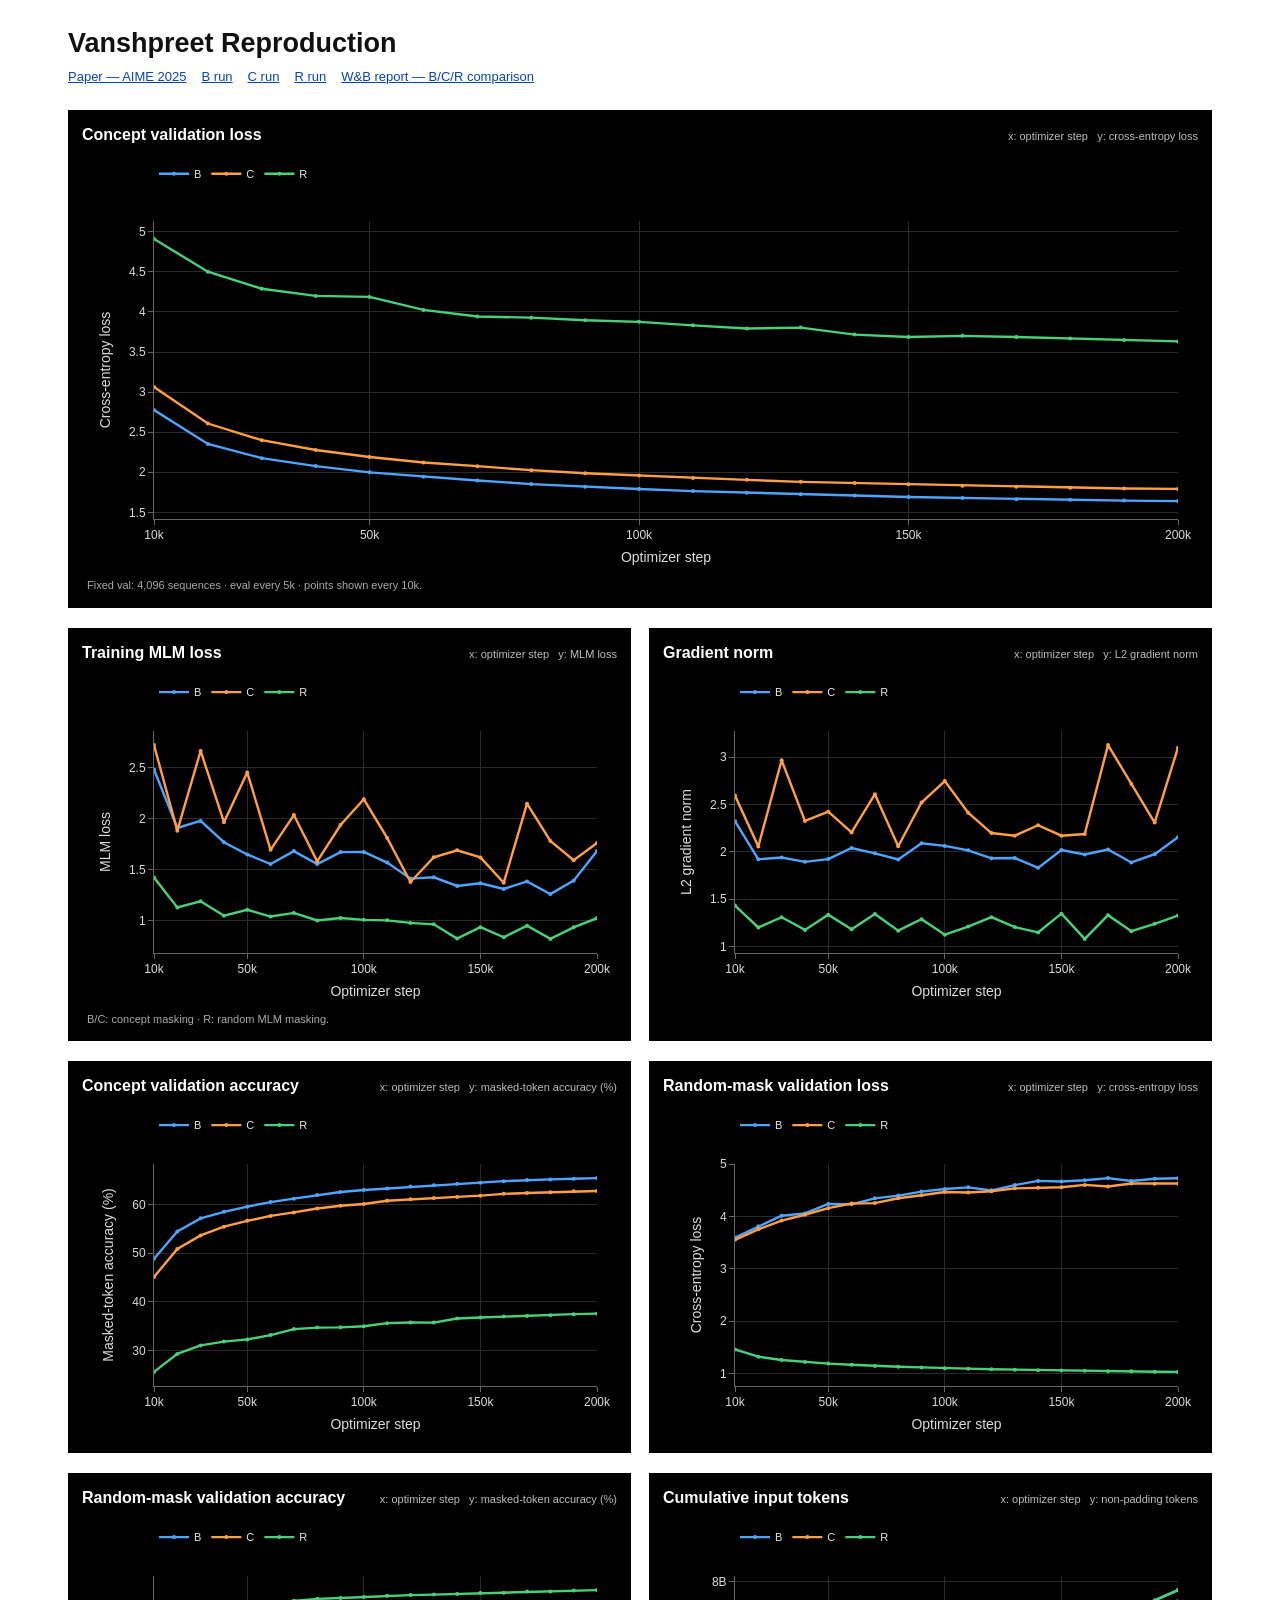
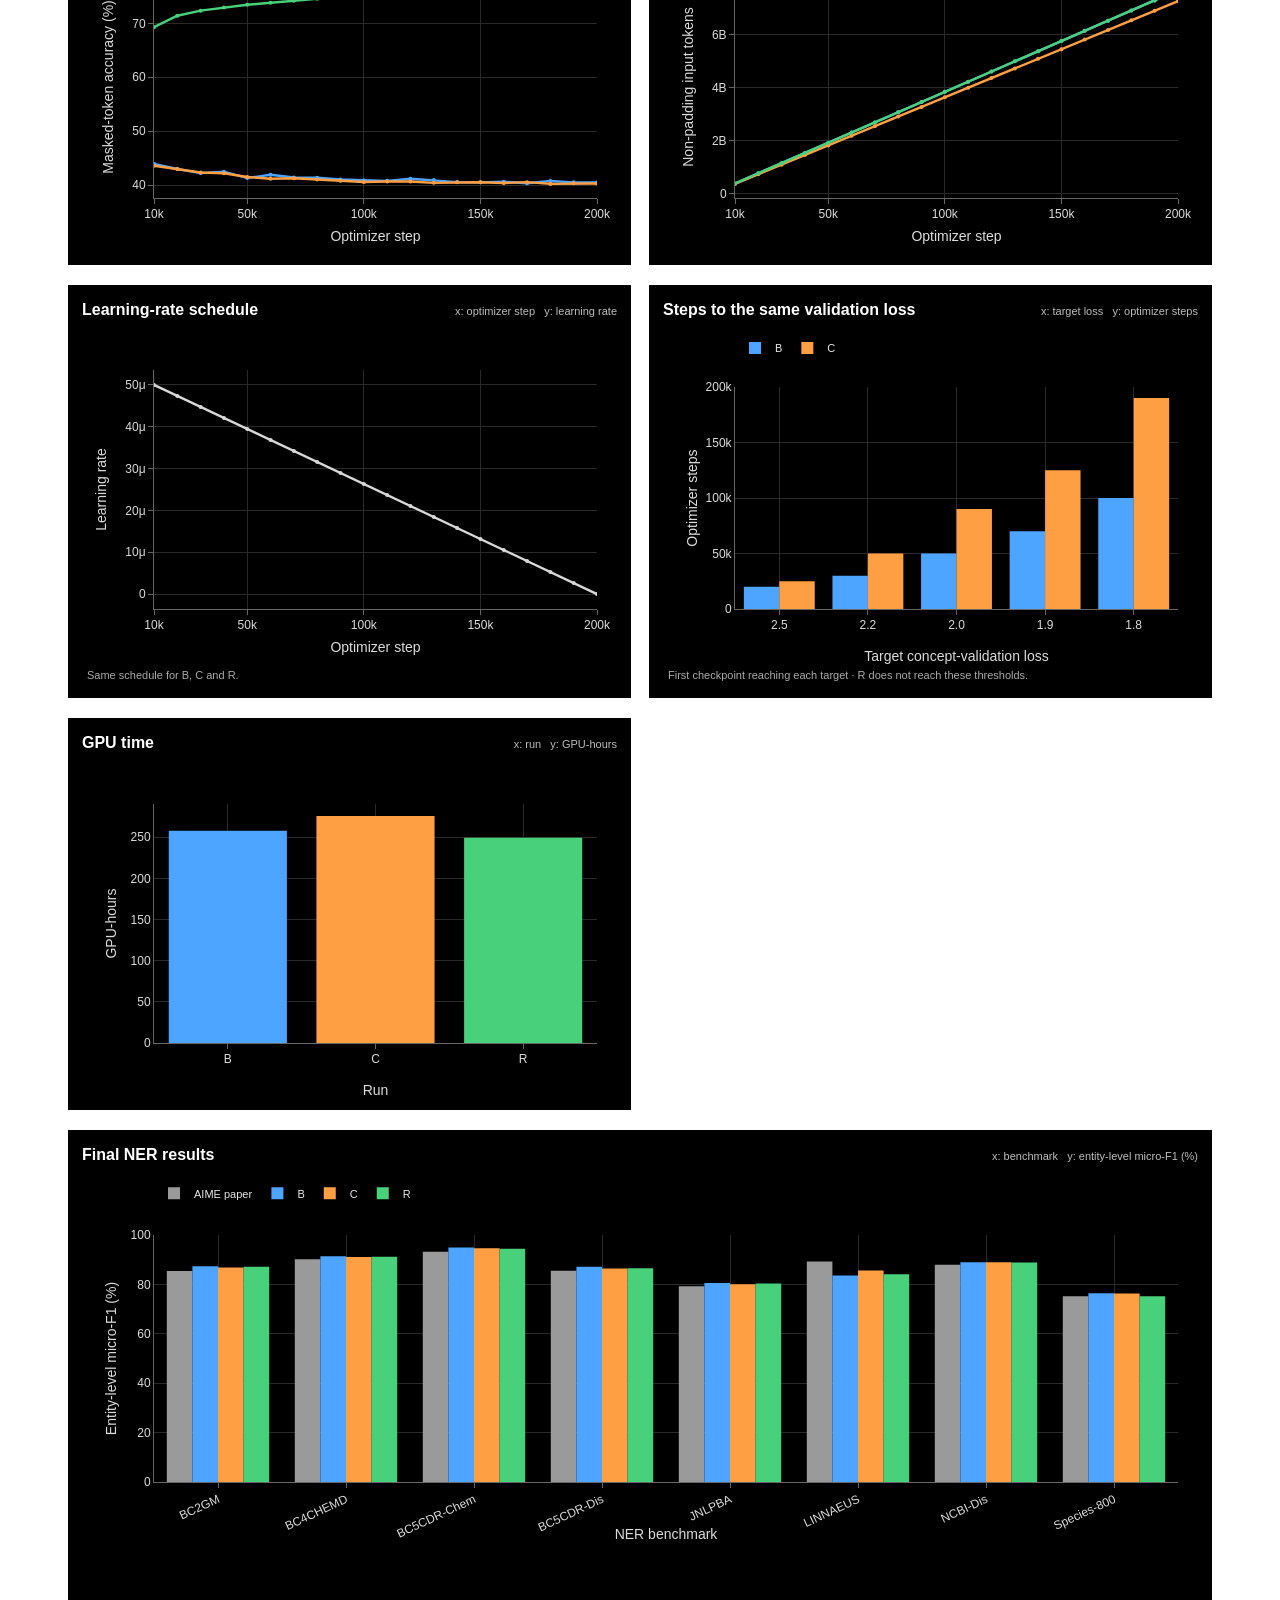
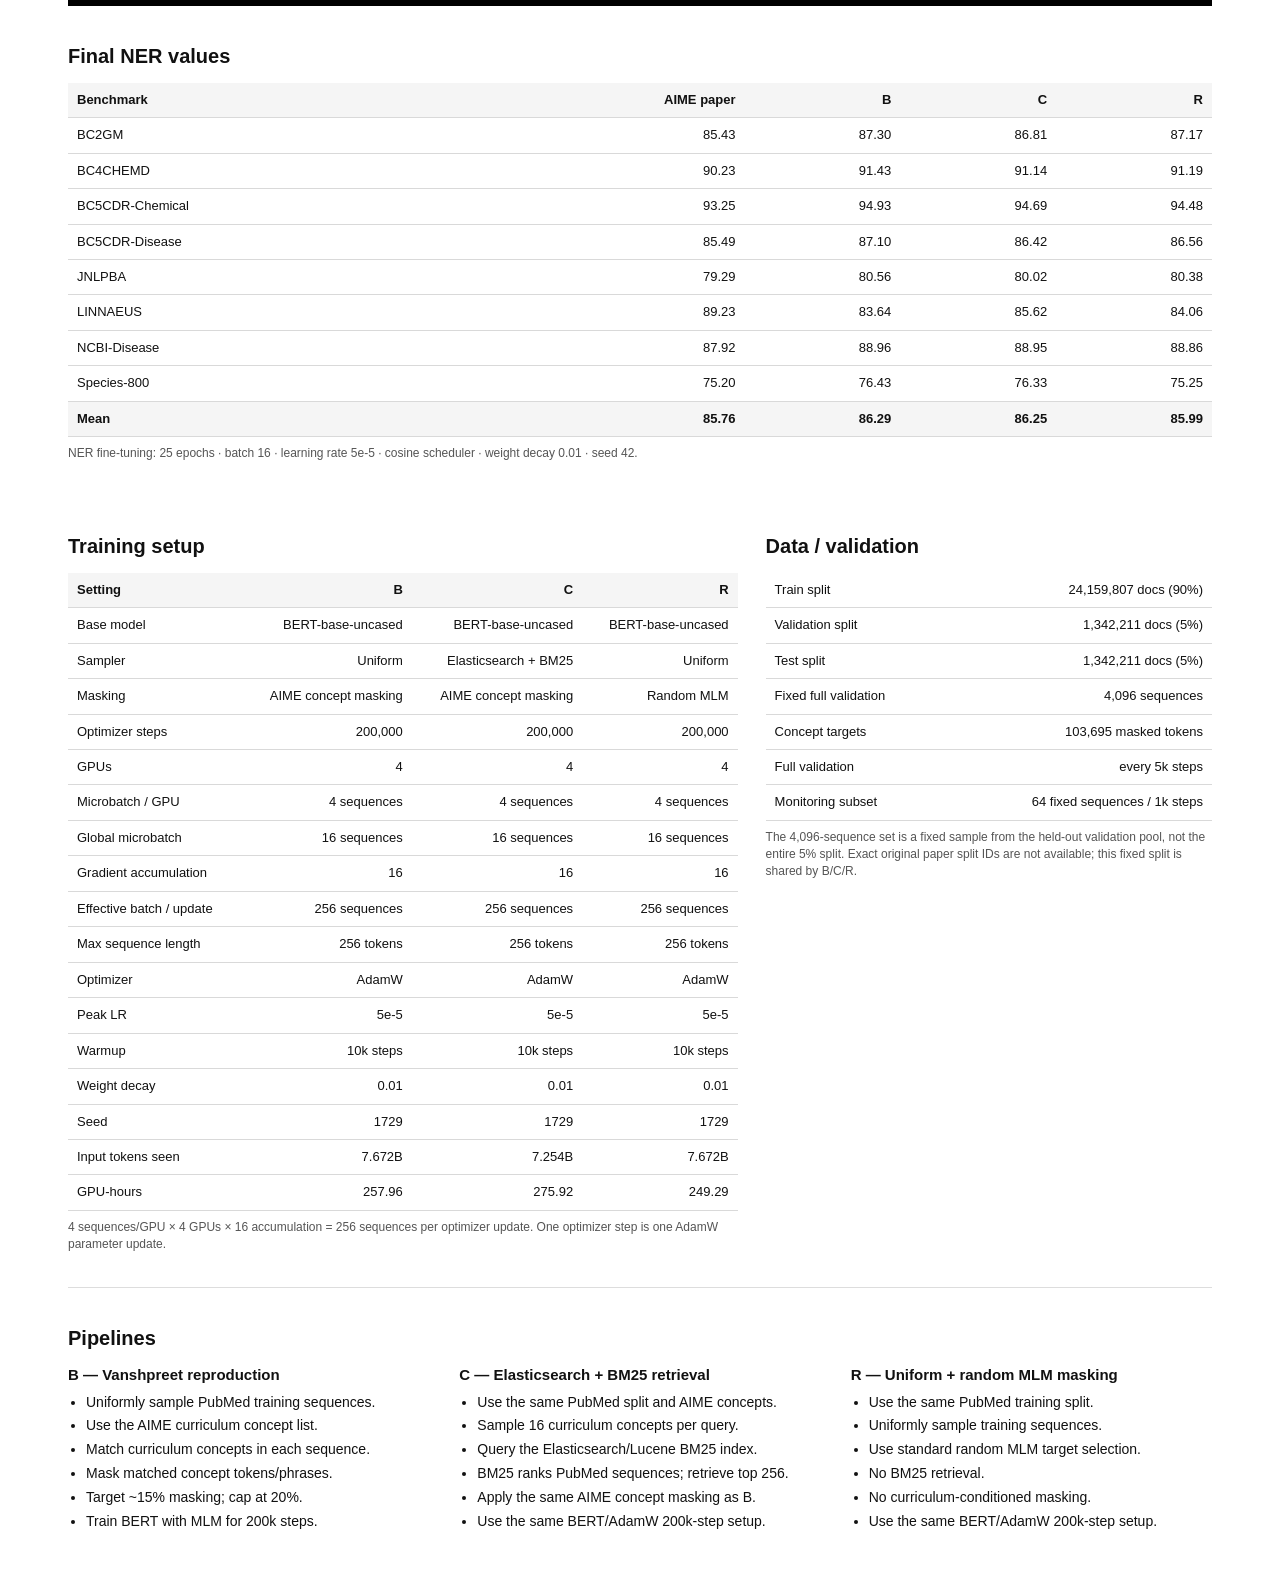
==== commit 646a82cb: "Use exact BCR W&B report and remove footer note" ====
--- a/aime-bcr-dashboard/index.html
+++ b/aime-bcr-dashboard/index.html
@@ -17,7 +17,7 @@
 <a href="https://wandb.ai/nilansa/aime-repro/runs/aimehfprovb20260829prod2" target="_blank" rel="noopener">B run</a>
 <a href="https://wandb.ai/nilansa/aime-repro/runs/aimecpackv220260901" target="_blank" rel="noopener">C run</a>
 <a href="https://wandb.ai/nilansa/aime-repro/runs/aimehfrand-2692856" target="_blank" rel="noopener">R run</a>
-<a href="https://wandb.ai/nilansa/aime-repro" target="_blank" rel="noopener">W&amp;B project — all runs</a>
+<a href="https://wandb.ai/nilansa/aime-repro/reports/B-C-R-comparison--VmlldzoxNzkzOTExOA" target="_blank" rel="noopener">W&amp;B report — B/C/R comparison</a>
 </div>
 
 <section class="graphs">
@@ -115,7 +115,6 @@
 <li>Use the same BERT/AdamW 200k-step setup.</li>
 </ul></div>
 </div>
-<div class="foot">B → C changes document sampling/retrieval; the AIME masking procedure is held fixed. R changes the masking objective, so its raw training loss is not directly comparable to B/C.</div>
 </section>
 </main>
 <script>
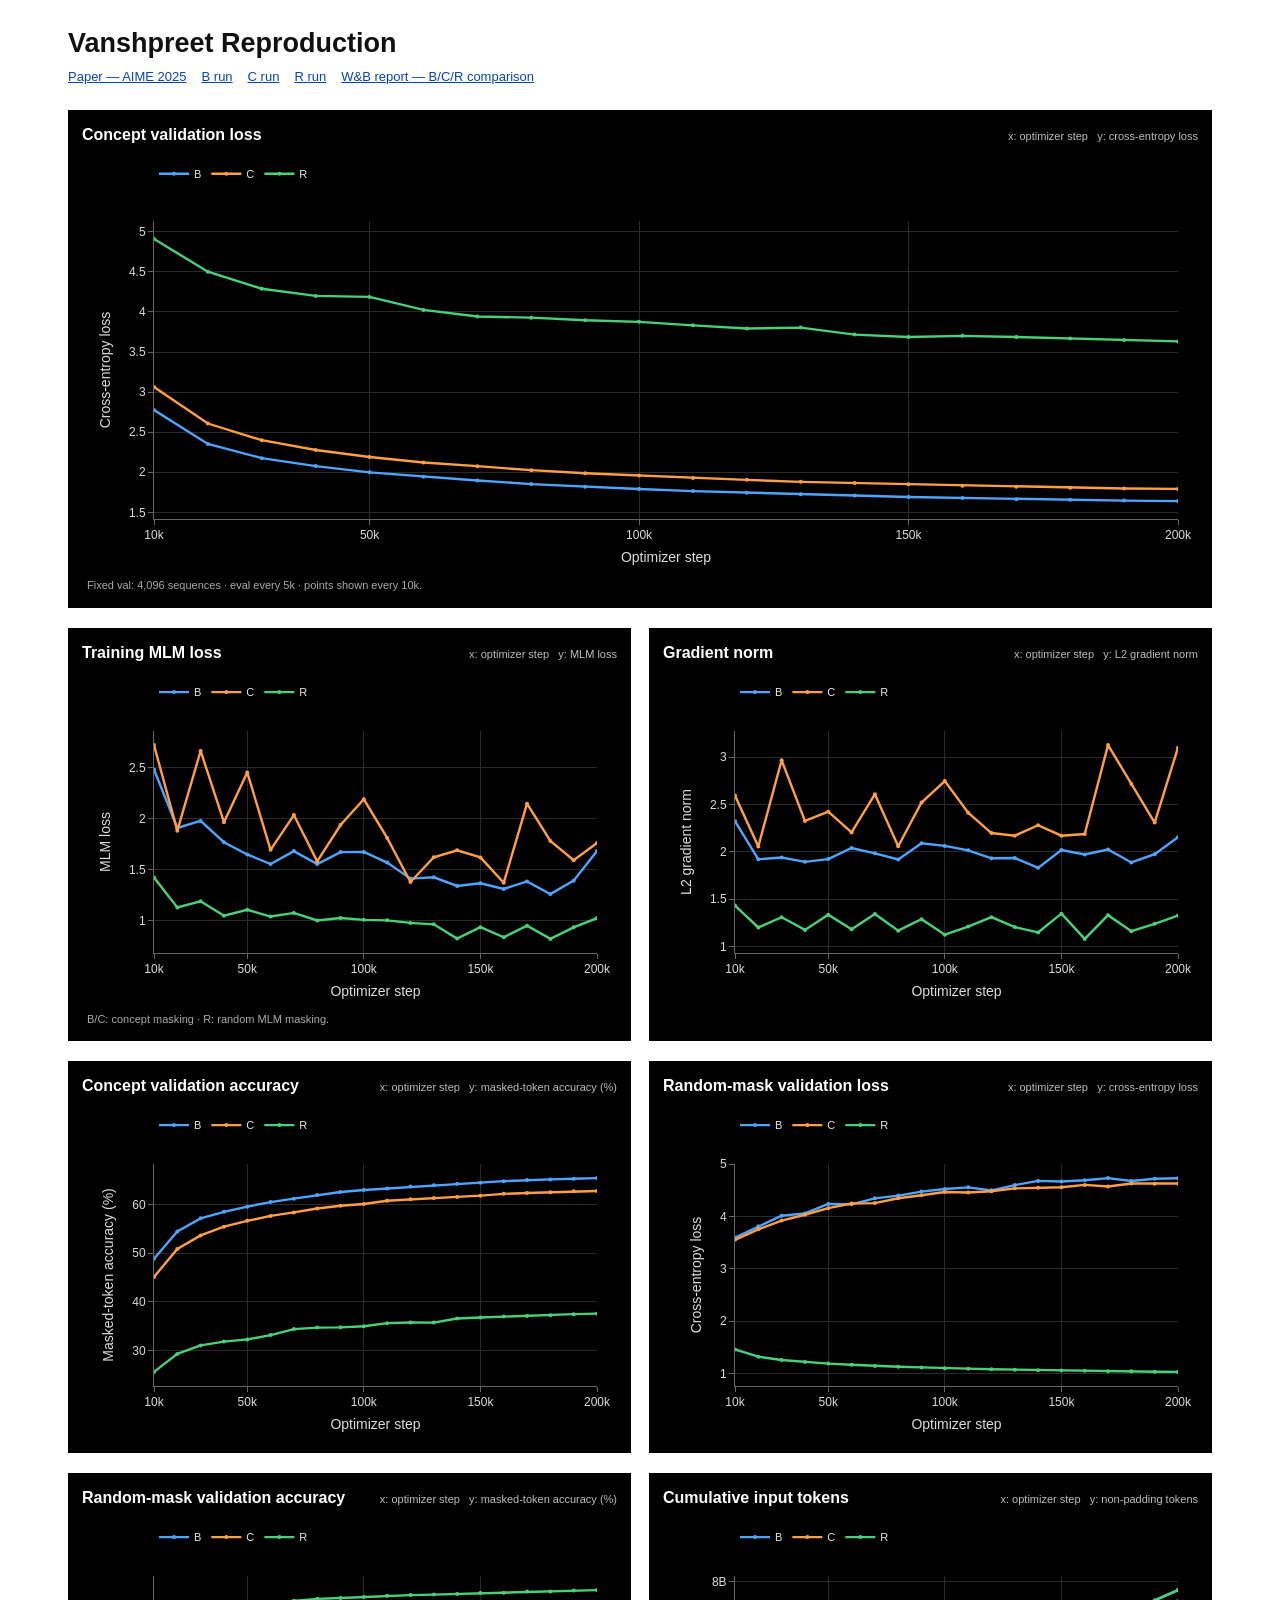
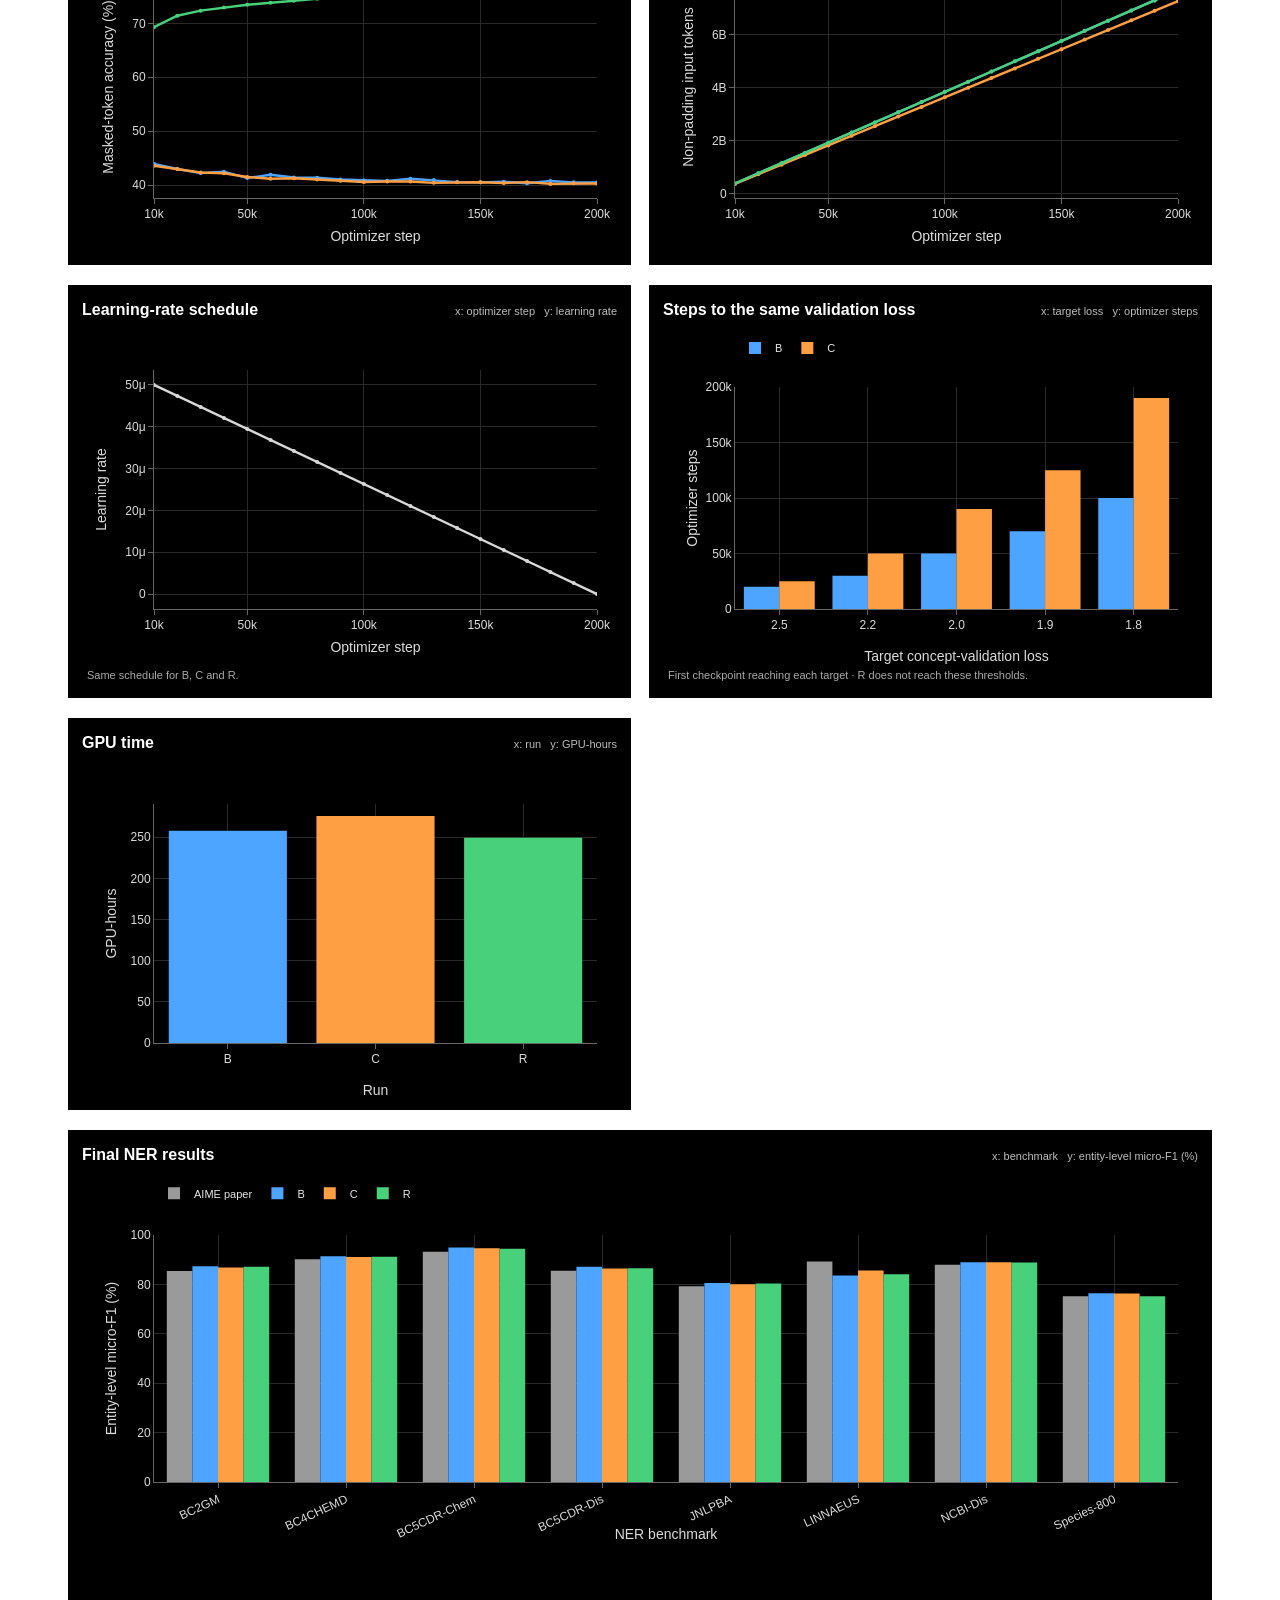
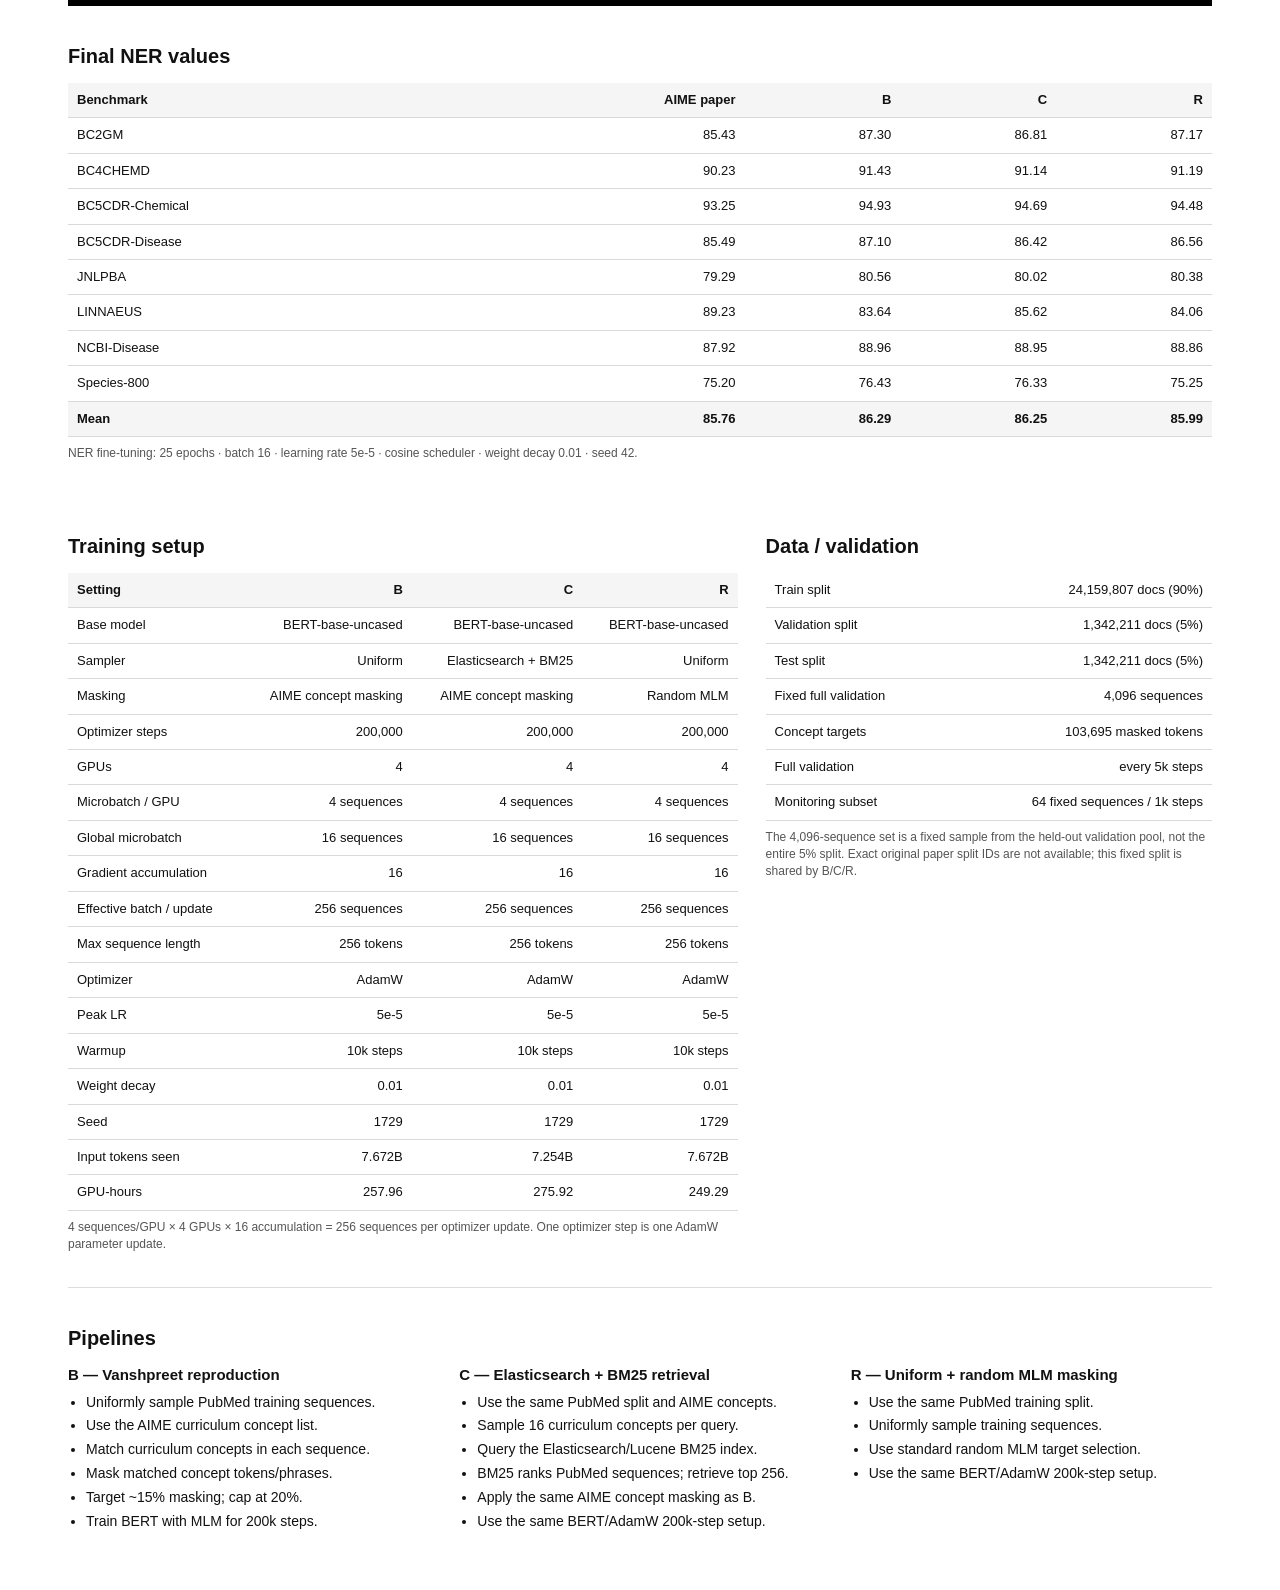
==== commit df2e0861: "Trim R pipeline bullets" ====
--- a/aime-bcr-dashboard/index.html
+++ b/aime-bcr-dashboard/index.html
@@ -110,8 +110,6 @@
 <li>Use the same PubMed training split.</li>
 <li>Uniformly sample training sequences.</li>
 <li>Use standard random MLM target selection.</li>
-<li>No BM25 retrieval.</li>
-<li>No curriculum-conditioned masking.</li>
 <li>Use the same BERT/AdamW 200k-step setup.</li>
 </ul></div>
 </div>
